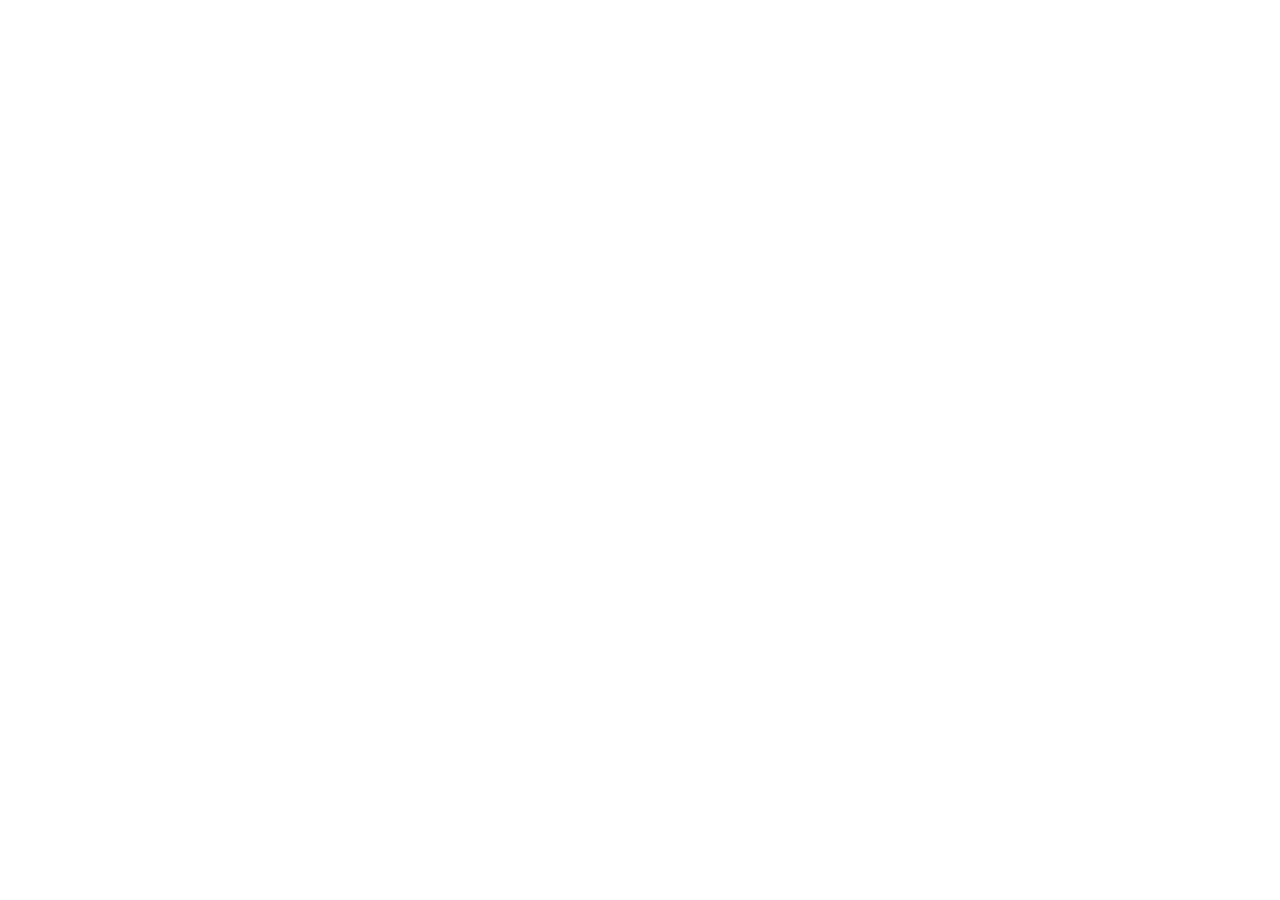
==== index.html @ 81b35b51 "Initialisation du projet" ====
<!doctype html>
<html lang="en">
  <head>
    <meta charset="UTF-8" />
    <link rel="icon" type="image/svg+xml" href="/favicon.svg" />
    <meta name="viewport" content="width=device-width, initial-scale=1.0" />
    <title>adataviz</title>
  </head>
  <body>
    <div id="app"></div>
    <script type="module" src="/src/main.js"></script>
  </body>
</html>
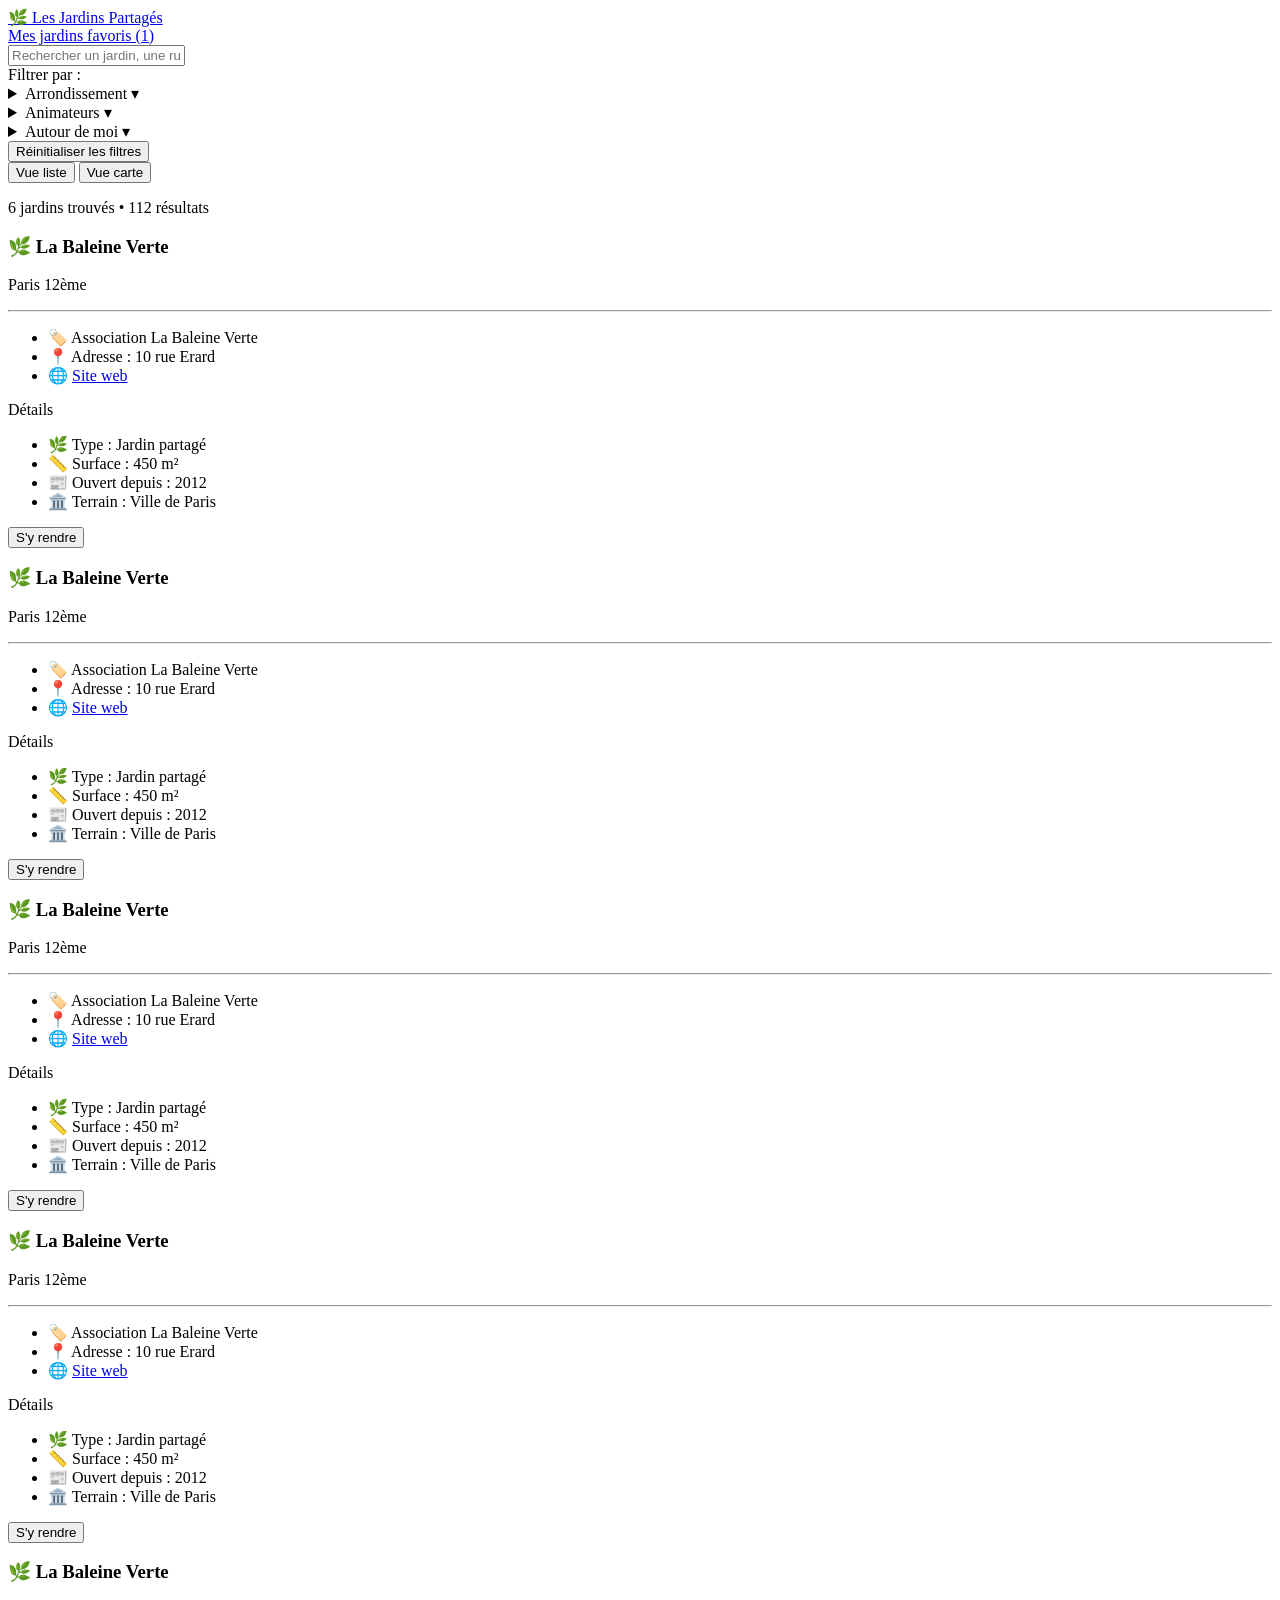
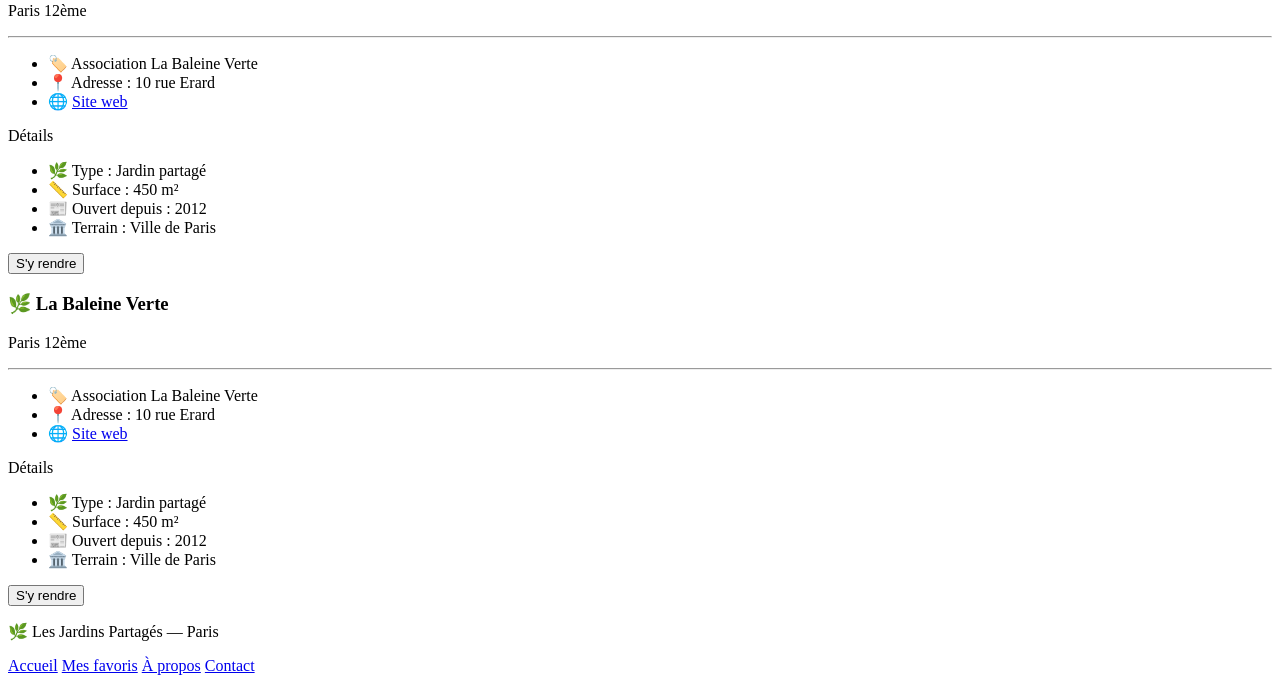
==== commit 16ed9716: "Ajout des pages HTML + fchier CSS" ====
--- a/index.html
+++ b/index.html
@@ -1,13 +1,267 @@
-<!doctype html>
-<html lang="en">
-  <head>
-    <meta charset="UTF-8" />
-    <link rel="icon" type="image/svg+xml" href="/favicon.svg" />
-    <meta name="viewport" content="width=device-width, initial-scale=1.0" />
-    <title>adataviz</title>
-  </head>
-  <body>
-    <div id="app"></div>
-    <script type="module" src="/src/main.js"></script>
-  </body>
+<!DOCTYPE html>
+<html lang="fr">
+<head>
+<meta charset="UTF-8">
+<meta name="viewport" content="width=device-width, initial-scale=1.0">
+<title>Les Jardins Partagés</title>
+<script type="module" src="/src/main.js"></script>
+</head>
+<body>
+
+<header>
+  <div class="brand">
+    <a href="index.html">
+    <span class="leaf-icon">🌿</span>
+    <span>Les Jardins Partagés</span>
+    </a>
+  </div>
+
+  <div class="favorites">
+    <span><i class="fa fa-heart"></i></span>
+    <span><a href="favoris.html">Mes jardins favoris (1)</a></span>
+  </div>
+</header>
+
+<main>
+  <div class="search-bar">
+    <span class="search-icon"><i class="fa fa-search"></i></span>
+    <input type="text" placeholder="Rechercher un jardin, une rue...">
+  </div>
+
+<form class="filters">
+  <span class="filters-label">Filtrer par :</span>
+
+  <details class="filter-select">
+    <summary>Arrondissement <span class="badge-count"></span><span class="chevron">▾</span></summary>
+    <fieldset class="filter-options">
+      <label><input type="checkbox" name="arrondissement" value="1er"> 1er arr</label>
+      <label><input type="checkbox" name="arrondissement" value="2eme"> 2ème arr</label>
+      <label><input type="checkbox" name="arrondissement" value="3eme"> 3ème arr</label>
+      <label><input type="checkbox" name="arrondissement" value="4eme"> 4ème arr</label>
+      <label><input type="checkbox" name="arrondissement" value="5eme"> 5ème arr</label>
+      <label><input type="checkbox" name="arrondissement" value="6eme"> 6ème arr</label>
+      <label><input type="checkbox" name="arrondissement" value="7eme"> 7ème arr</label>
+      <label><input type="checkbox" name="arrondissement" value="8eme"> 8ème arr</label>
+      <label><input type="checkbox" name="arrondissement" value="9eme"> 9ème arr</label>
+      <label><input type="checkbox" name="arrondissement" value="10eme"> 10ème arr</label>
+      <label><input type="checkbox" name="arrondissement" value="11eme"> 11ème arr</label>
+      <label><input type="checkbox" name="arrondissement" value="12eme"> 12ème arr</label>
+      <label><input type="checkbox" name="arrondissement" value="13eme"> 13ème arr</label>
+      <label><input type="checkbox" name="arrondissement" value="14eme"> 14ème arr</label>
+      <label><input type="checkbox" name="arrondissement" value="15eme"> 15ème arr</label>
+      <label><input type="checkbox" name="arrondissement" value="16eme"> 16ème arr</label>
+      <label><input type="checkbox" name="arrondissement" value="17eme"> 17ème arr</label>
+      <label><input type="checkbox" name="arrondissement" value="18eme"> 18ème arr</label>
+      <label><input type="checkbox" name="arrondissement" value="19eme"> 19ème arr</label>
+      <label><input type="checkbox" name="arrondissement" value="20eme"> 20ème arr</label>
+    </fieldset>
+  </details>
+
+  <details class="filter-select">
+    <summary>Animateurs <span class="badge-count"></span><span class="chevron">▾</span></summary>
+    <fieldset class="filter-options">
+      <label><input type="checkbox" name="animateurs" value="baleine-verte"> Association La Baleine Verte</label>
+      <label><input type="checkbox" name="animateurs" value="fleurs-de-ville"> Association Fleurs de Ville</label>
+      <label><input type="checkbox" name="animateurs" value="jardins-solidaires"> Collectif Jardins Solidaires</label>
+      <label><input type="checkbox" name="animateurs" value="ville-de-paris"> Ville de Paris</label>
+      <label><input type="checkbox" name="animateurs" value="benevoles"> Bénévoles indépendants</label>
+    </fieldset>
+  </details>
+
+  <details class="filter-select">
+    <summary>Autour de moi <span class="badge-count"></span><span class="chevron">▾</span></summary>
+    <fieldset class="filter-options">
+      <label><input type="checkbox" name="distance" value="500m"> Moins de 500 m</label>
+      <label><input type="checkbox" name="distance" value="1km"> Moins de 1 km</label>
+      <label><input type="checkbox" name="distance" value="2km"> Moins de 2 km</label>
+      <label><input type="checkbox" name="distance" value="5km"> Moins de 5 km</label>
+      <label><input type="checkbox" name="distance" value="10km"> Moins de 10 km</label>
+    </fieldset>
+  </details>
+
+  <button type="reset" class="reset-filters">Réinitialiser les filtres</button>
+</form>
+
+<div class="list-header">
+  <div class="view-toggle">
+    <button class="active"><i class="fa fa-list"></i>Vue liste</button>
+    <button class="inactive"><i class="fa fa-map"></i>Vue carte</button>
+  </div>
+
+  <p class="results-count">6 jardins trouvés • 112 résultats</p>
+</div>
+
+  <div class="grid">
+
+    <!-- Card 1 -->
+    <article class="card">
+      <div class="card-header">
+        <h3 class="card-title">🌿 La Baleine Verte</h3>
+        <input type="checkbox" id="fav-1" class="favorite-checkbox" hidden>
+        <label for="fav-1" class="heart-btn"></label>
+      </div>
+      <p class="card-location">Paris 12ème</p>
+      <hr class="divider">
+      <ul class="card-info">
+        <li>🏷️ Association La Baleine Verte</li>
+        <li>📍 Adresse : 10 rue Erard</li>
+        <li>🌐 <a href="#">Site web</a></li>
+      </ul>
+      <div class="details-toggle">Détails<i class="fa fa-chevron-down"></i></div>
+      <div class="card-expanded">
+        <ul class="card-details">
+          <li>🌿 Type : Jardin partagé</li>
+          <li>📏 Surface : 450 m²</li>
+          <li>📰 Ouvert depuis : 2012</li>
+          <li>🏛️ Terrain : Ville de Paris</li>
+        </ul>
+        <button class="cta-button">S'y rendre</button>
+      </div>
+    </article>
+
+    <!-- Card 2 -->
+    <article class="card">
+      <div class="card-header">
+        <h3 class="card-title">🌿 La Baleine Verte</h3>
+        <input type="checkbox" id="fav-1" class="favorite-checkbox" hidden>
+        <label for="fav-1" class="heart-btn"></label>
+        </button>
+      </div>
+      <p class="card-location">Paris 12ème</p>
+      <hr class="divider">
+      <ul class="card-info">
+        <li>🏷️ Association La Baleine Verte</li>
+        <li>📍 Adresse : 10 rue Erard</li>
+        <li>🌐 <a href="#">Site web</a></li>
+      </ul>
+      <div class="details-toggle">Détails<i class="fa fa-chevron-down"></i></div>
+      <div class="card-expanded">
+        <ul class="card-details">
+          <li>🌿 Type : Jardin partagé</li>
+          <li>📏 Surface : 450 m²</li>
+          <li>📰 Ouvert depuis : 2012</li>
+          <li>🏛️ Terrain : Ville de Paris</li>
+        </ul>
+        <button class="cta-button">S'y rendre</button>
+      </div>
+    </article>
+
+    <!-- Card 3 -->
+    <article class="card">
+      <div class="card-header">
+        <h3 class="card-title">🌿 La Baleine Verte</h3>
+        <input type="checkbox" id="fav-1" class="favorite-checkbox" hidden>
+        <label for="fav-1" class="heart-btn"></label>
+      </div>
+      <p class="card-location">Paris 12ème</p>
+      <hr class="divider">
+      <ul class="card-info">
+        <li>🏷️ Association La Baleine Verte</li>
+        <li>📍 Adresse : 10 rue Erard</li>
+        <li>🌐 <a href="#">Site web</a></li>
+      </ul>
+      <div class="details-toggle">Détails<i class="fa fa-chevron-down"></i></div>
+      <div class="card-expanded">
+        <ul class="card-details">
+          <li>🌿 Type : Jardin partagé</li>
+          <li>📏 Surface : 450 m²</li>
+          <li>📰 Ouvert depuis : 2012</li>
+          <li>🏛️ Terrain : Ville de Paris</li>
+        </ul>
+        <button class="cta-button">S'y rendre</button>
+      </div>
+    </article>
+
+    <!-- Card 4 -->
+    <article class="card">
+      <div class="card-header">
+        <h3 class="card-title">🌿 La Baleine Verte</h3>
+        <input type="checkbox" id="fav-1" class="favorite-checkbox" hidden>
+        <label for="fav-1" class="heart-btn"></label>
+      </div>
+      <p class="card-location">Paris 12ème</p>
+      <hr class="divider">
+      <ul class="card-info">
+        <li>🏷️ Association La Baleine Verte</li>
+        <li>📍 Adresse : 10 rue Erard</li>
+        <li>🌐 <a href="#">Site web</a></li>
+      </ul>
+      <div class="details-toggle">Détails<i class="fa fa-chevron-down"></i></div>
+      <div class="card-expanded">
+        <ul class="card-details">
+          <li>🌿 Type : Jardin partagé</li>
+          <li>📏 Surface : 450 m²</li>
+          <li>📰 Ouvert depuis : 2012</li>
+          <li>🏛️ Terrain : Ville de Paris</li>
+        </ul>
+        <button class="cta-button">S'y rendre</button>
+      </div>
+    </article>
+
+    <!-- Card 5 -->
+    <article class="card">
+      <div class="card-header">
+        <h3 class="card-title">🌿 La Baleine Verte</h3>
+        <input type="checkbox" id="fav-1" class="favorite-checkbox" hidden>
+        <label for="fav-1" class="heart-btn"></label>
+      </div>
+      <p class="card-location">Paris 12ème</p>
+      <hr class="divider">
+      <ul class="card-info">
+        <li>🏷️ Association La Baleine Verte</li>
+        <li>📍 Adresse : 10 rue Erard</li>
+        <li>🌐 <a href="#">Site web</a></li>
+      </ul>
+      <div class="details-toggle">Détails<i class="fa fa-chevron-down"></i></div>
+      <div class="card-expanded">
+        <ul class="card-details">
+          <li>🌿 Type : Jardin partagé</li>
+          <li>📏 Surface : 450 m²</li>
+          <li>📰 Ouvert depuis : 2012</li>
+          <li>🏛️ Terrain : Ville de Paris</li>
+        </ul>
+        <button class="cta-button">S'y rendre</button>
+      </div>
+    </article>
+
+    <!-- Card 6 -->
+    <article class="card">
+      <div class="card-header">
+        <h3 class="card-title">🌿 La Baleine Verte</h3>
+        <input type="checkbox" id="fav-1" class="favorite-checkbox" hidden>
+        <label for="fav-1" class="heart-btn"></label>
+      </div>
+      <p class="card-location">Paris 12ème</p>
+      <hr class="divider">
+      <ul class="card-info">
+        <li>🏷️ Association La Baleine Verte</li>
+        <li>📍 Adresse : 10 rue Erard</li>
+        <li>🌐 <a href="#">Site web</a></li>
+      </ul>
+      <div class="details-toggle">Détails<i class="fa fa-chevron-down"></i></div>
+      <div class="card-expanded">
+        <ul class="card-details">
+          <li>🌿 Type : Jardin partagé</li>
+          <li>📏 Surface : 450 m²</li>
+          <li>📰 Ouvert depuis : 2012</li>
+          <li>🏛️ Terrain : Ville de Paris</li>
+        </ul>
+        <button class="cta-button">S'y rendre</button>
+      </div>
+    </article>
+
+  </div>
+</main>
+
+<footer class="site-footer">
+  <p>🌿 Les Jardins Partagés — Paris</p>
+  <nav class="footer-links">
+    <a href="index.html">Accueil</a>
+    <a href="favoris.html">Mes favoris</a>
+    <a href="#">À propos</a>
+    <a href="#">Contact</a>
+  </nav>
+</footer>
+
+</body>
 </html>
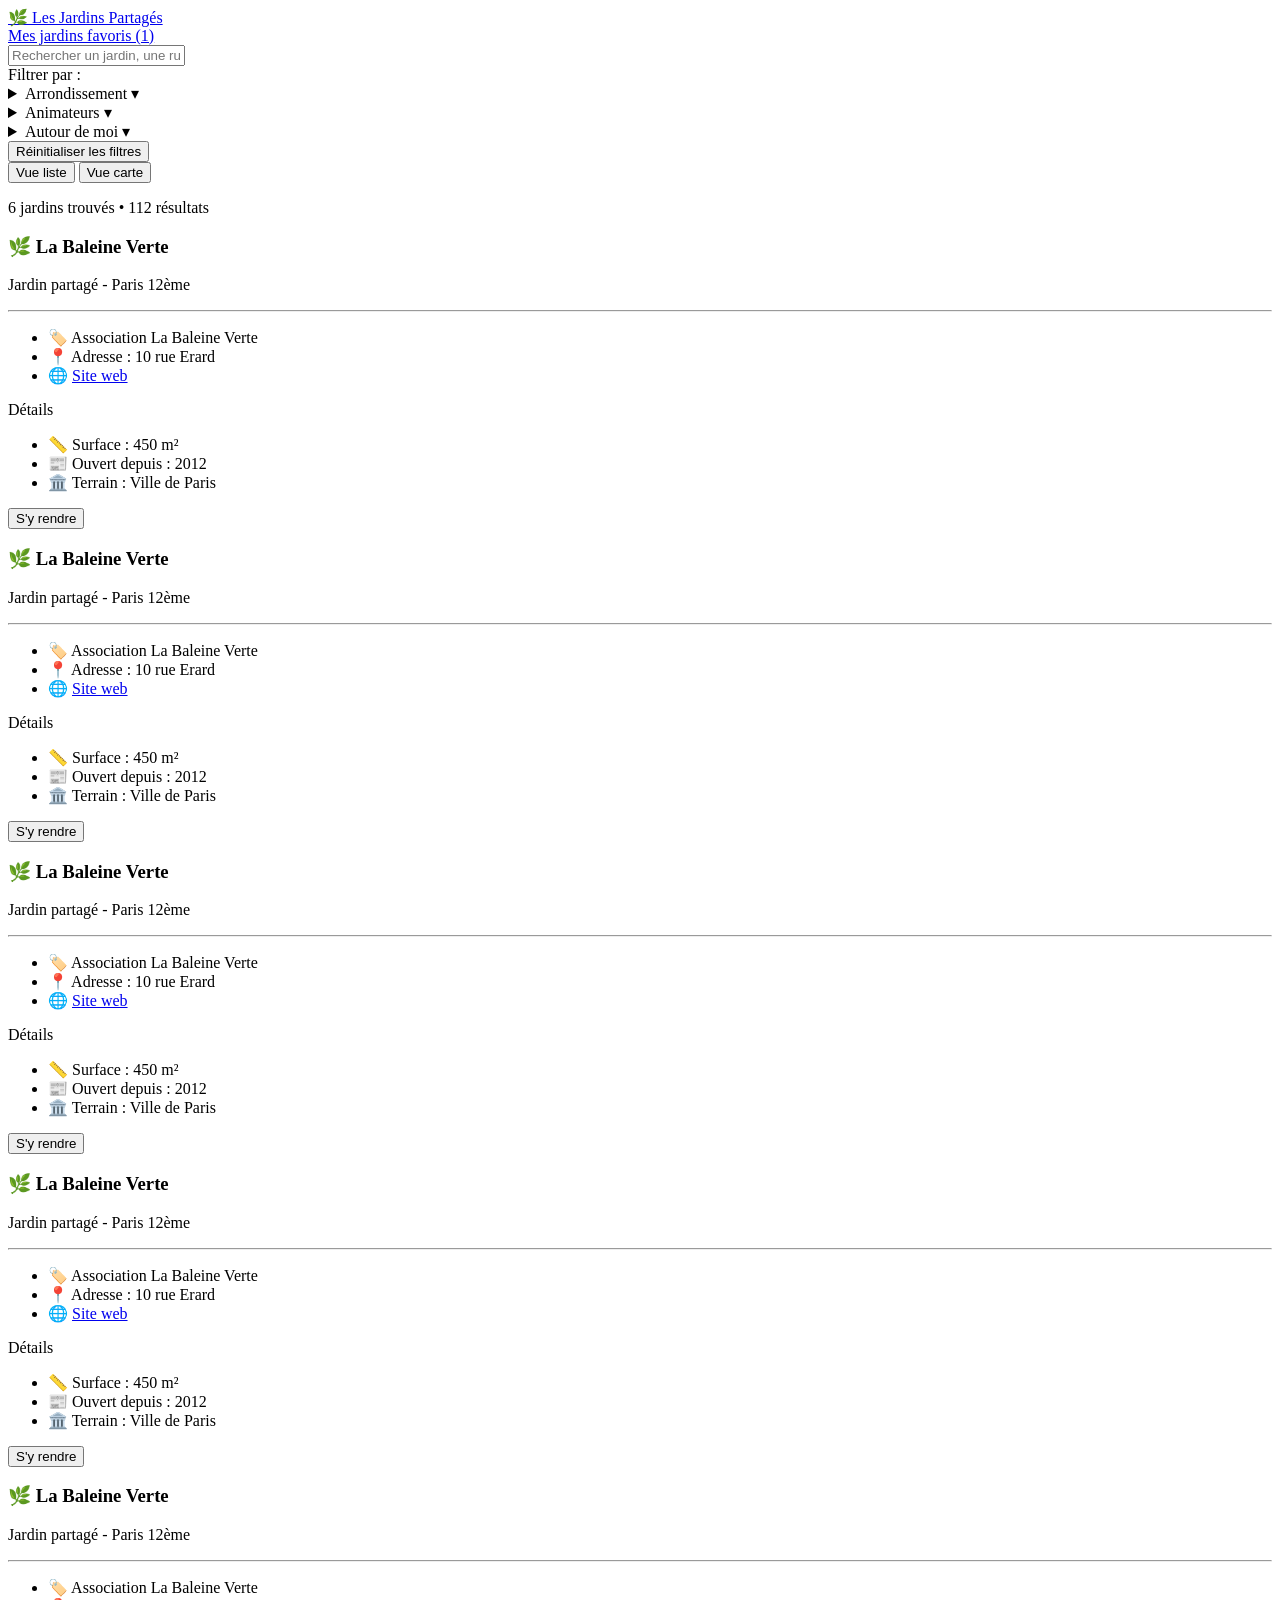
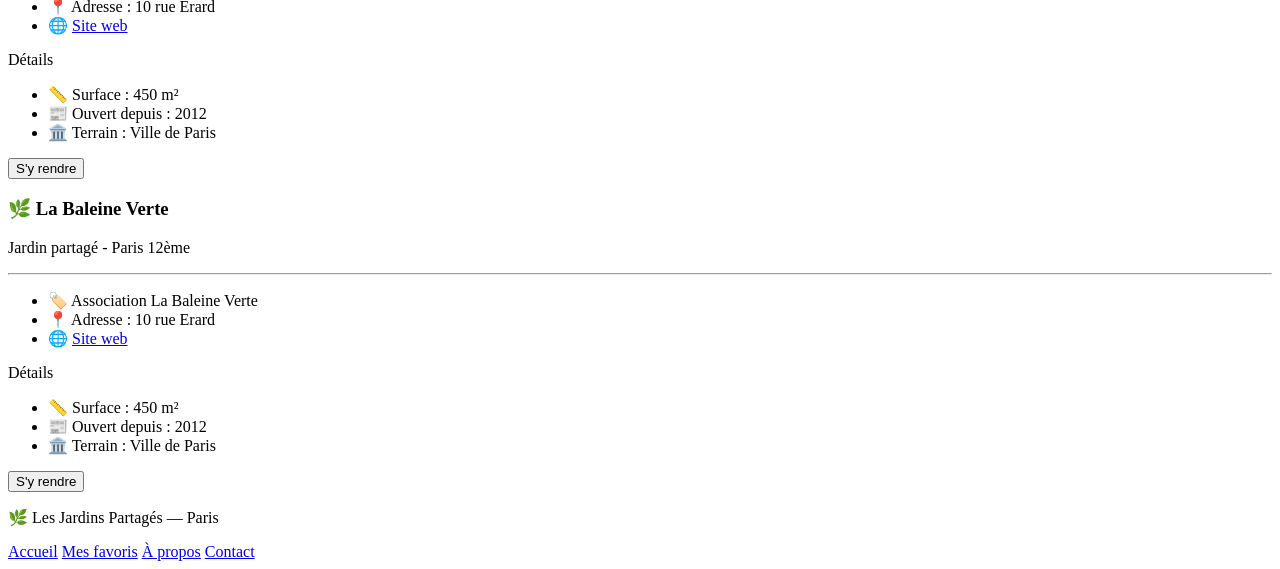
==== commit 1fbb29f3: "Mise à jour des fichiers HMTL et CSS" ====
--- a/index.html
+++ b/index.html
@@ -100,17 +100,16 @@
         <input type="checkbox" id="fav-1" class="favorite-checkbox" hidden>
         <label for="fav-1" class="heart-btn"></label>
       </div>
-      <p class="card-location">Paris 12ème</p>
-      <hr class="divider">
-      <ul class="card-info">
-        <li>🏷️ Association La Baleine Verte</li>
-        <li>📍 Adresse : 10 rue Erard</li>
-        <li>🌐 <a href="#">Site web</a></li>
-      </ul>
-      <div class="details-toggle">Détails<i class="fa fa-chevron-down"></i></div>
-      <div class="card-expanded">
-        <ul class="card-details">
-          <li>🌿 Type : Jardin partagé</li>
+      <p class="card-type">Jardin partagé - Paris 12ème</p>
+      <hr class="divider">
+      <ul class="card-info">
+        <li>🏷️ Association La Baleine Verte</li>
+        <li>📍 Adresse : 10 rue Erard</li>
+        <li>🌐 <a href="#">Site web</a></li>
+      </ul>
+      <div class="details-toggle">Détails<i class="fa fa-chevron-down"></i></div>
+      <div class="card-expanded">
+        <ul class="card-details">
           <li>📏 Surface : 450 m²</li>
           <li>📰 Ouvert depuis : 2012</li>
           <li>🏛️ Terrain : Ville de Paris</li>
@@ -127,17 +126,16 @@
         <label for="fav-1" class="heart-btn"></label>
         </button>
       </div>
-      <p class="card-location">Paris 12ème</p>
-      <hr class="divider">
-      <ul class="card-info">
-        <li>🏷️ Association La Baleine Verte</li>
-        <li>📍 Adresse : 10 rue Erard</li>
-        <li>🌐 <a href="#">Site web</a></li>
-      </ul>
-      <div class="details-toggle">Détails<i class="fa fa-chevron-down"></i></div>
-      <div class="card-expanded">
-        <ul class="card-details">
-          <li>🌿 Type : Jardin partagé</li>
+      <p class="card-type">Jardin partagé - Paris 12ème</p>
+      <hr class="divider">
+      <ul class="card-info">
+        <li>🏷️ Association La Baleine Verte</li>
+        <li>📍 Adresse : 10 rue Erard</li>
+        <li>🌐 <a href="#">Site web</a></li>
+      </ul>
+      <div class="details-toggle">Détails<i class="fa fa-chevron-down"></i></div>
+      <div class="card-expanded">
+        <ul class="card-details">
           <li>📏 Surface : 450 m²</li>
           <li>📰 Ouvert depuis : 2012</li>
           <li>🏛️ Terrain : Ville de Paris</li>
@@ -153,17 +151,16 @@
         <input type="checkbox" id="fav-1" class="favorite-checkbox" hidden>
         <label for="fav-1" class="heart-btn"></label>
       </div>
-      <p class="card-location">Paris 12ème</p>
-      <hr class="divider">
-      <ul class="card-info">
-        <li>🏷️ Association La Baleine Verte</li>
-        <li>📍 Adresse : 10 rue Erard</li>
-        <li>🌐 <a href="#">Site web</a></li>
-      </ul>
-      <div class="details-toggle">Détails<i class="fa fa-chevron-down"></i></div>
-      <div class="card-expanded">
-        <ul class="card-details">
-          <li>🌿 Type : Jardin partagé</li>
+      <p class="card-type">Jardin partagé - Paris 12ème</p>
+      <hr class="divider">
+      <ul class="card-info">
+        <li>🏷️ Association La Baleine Verte</li>
+        <li>📍 Adresse : 10 rue Erard</li>
+        <li>🌐 <a href="#">Site web</a></li>
+      </ul>
+      <div class="details-toggle">Détails<i class="fa fa-chevron-down"></i></div>
+      <div class="card-expanded">
+        <ul class="card-details">
           <li>📏 Surface : 450 m²</li>
           <li>📰 Ouvert depuis : 2012</li>
           <li>🏛️ Terrain : Ville de Paris</li>
@@ -179,17 +176,16 @@
         <input type="checkbox" id="fav-1" class="favorite-checkbox" hidden>
         <label for="fav-1" class="heart-btn"></label>
       </div>
-      <p class="card-location">Paris 12ème</p>
-      <hr class="divider">
-      <ul class="card-info">
-        <li>🏷️ Association La Baleine Verte</li>
-        <li>📍 Adresse : 10 rue Erard</li>
-        <li>🌐 <a href="#">Site web</a></li>
-      </ul>
-      <div class="details-toggle">Détails<i class="fa fa-chevron-down"></i></div>
-      <div class="card-expanded">
-        <ul class="card-details">
-          <li>🌿 Type : Jardin partagé</li>
+      <p class="card-type">Jardin partagé - Paris 12ème</p>
+      <hr class="divider">
+      <ul class="card-info">
+        <li>🏷️ Association La Baleine Verte</li>
+        <li>📍 Adresse : 10 rue Erard</li>
+        <li>🌐 <a href="#">Site web</a></li>
+      </ul>
+      <div class="details-toggle">Détails<i class="fa fa-chevron-down"></i></div>
+      <div class="card-expanded">
+        <ul class="card-details">
           <li>📏 Surface : 450 m²</li>
           <li>📰 Ouvert depuis : 2012</li>
           <li>🏛️ Terrain : Ville de Paris</li>
@@ -205,17 +201,16 @@
         <input type="checkbox" id="fav-1" class="favorite-checkbox" hidden>
         <label for="fav-1" class="heart-btn"></label>
       </div>
-      <p class="card-location">Paris 12ème</p>
-      <hr class="divider">
-      <ul class="card-info">
-        <li>🏷️ Association La Baleine Verte</li>
-        <li>📍 Adresse : 10 rue Erard</li>
-        <li>🌐 <a href="#">Site web</a></li>
-      </ul>
-      <div class="details-toggle">Détails<i class="fa fa-chevron-down"></i></div>
-      <div class="card-expanded">
-        <ul class="card-details">
-          <li>🌿 Type : Jardin partagé</li>
+      <p class="card-type">Jardin partagé - Paris 12ème</p>
+      <hr class="divider">
+      <ul class="card-info">
+        <li>🏷️ Association La Baleine Verte</li>
+        <li>📍 Adresse : 10 rue Erard</li>
+        <li>🌐 <a href="#">Site web</a></li>
+      </ul>
+      <div class="details-toggle">Détails<i class="fa fa-chevron-down"></i></div>
+      <div class="card-expanded">
+        <ul class="card-details">
           <li>📏 Surface : 450 m²</li>
           <li>📰 Ouvert depuis : 2012</li>
           <li>🏛️ Terrain : Ville de Paris</li>
@@ -231,17 +226,16 @@
         <input type="checkbox" id="fav-1" class="favorite-checkbox" hidden>
         <label for="fav-1" class="heart-btn"></label>
       </div>
-      <p class="card-location">Paris 12ème</p>
-      <hr class="divider">
-      <ul class="card-info">
-        <li>🏷️ Association La Baleine Verte</li>
-        <li>📍 Adresse : 10 rue Erard</li>
-        <li>🌐 <a href="#">Site web</a></li>
-      </ul>
-      <div class="details-toggle">Détails<i class="fa fa-chevron-down"></i></div>
-      <div class="card-expanded">
-        <ul class="card-details">
-          <li>🌿 Type : Jardin partagé</li>
+      <p class="card-type">Jardin partagé - Paris 12ème</p>
+      <hr class="divider">
+      <ul class="card-info">
+        <li>🏷️ Association La Baleine Verte</li>
+        <li>📍 Adresse : 10 rue Erard</li>
+        <li>🌐 <a href="#">Site web</a></li>
+      </ul>
+      <div class="details-toggle">Détails<i class="fa fa-chevron-down"></i></div>
+      <div class="card-expanded">
+        <ul class="card-details">
           <li>📏 Surface : 450 m²</li>
           <li>📰 Ouvert depuis : 2012</li>
           <li>🏛️ Terrain : Ville de Paris</li>
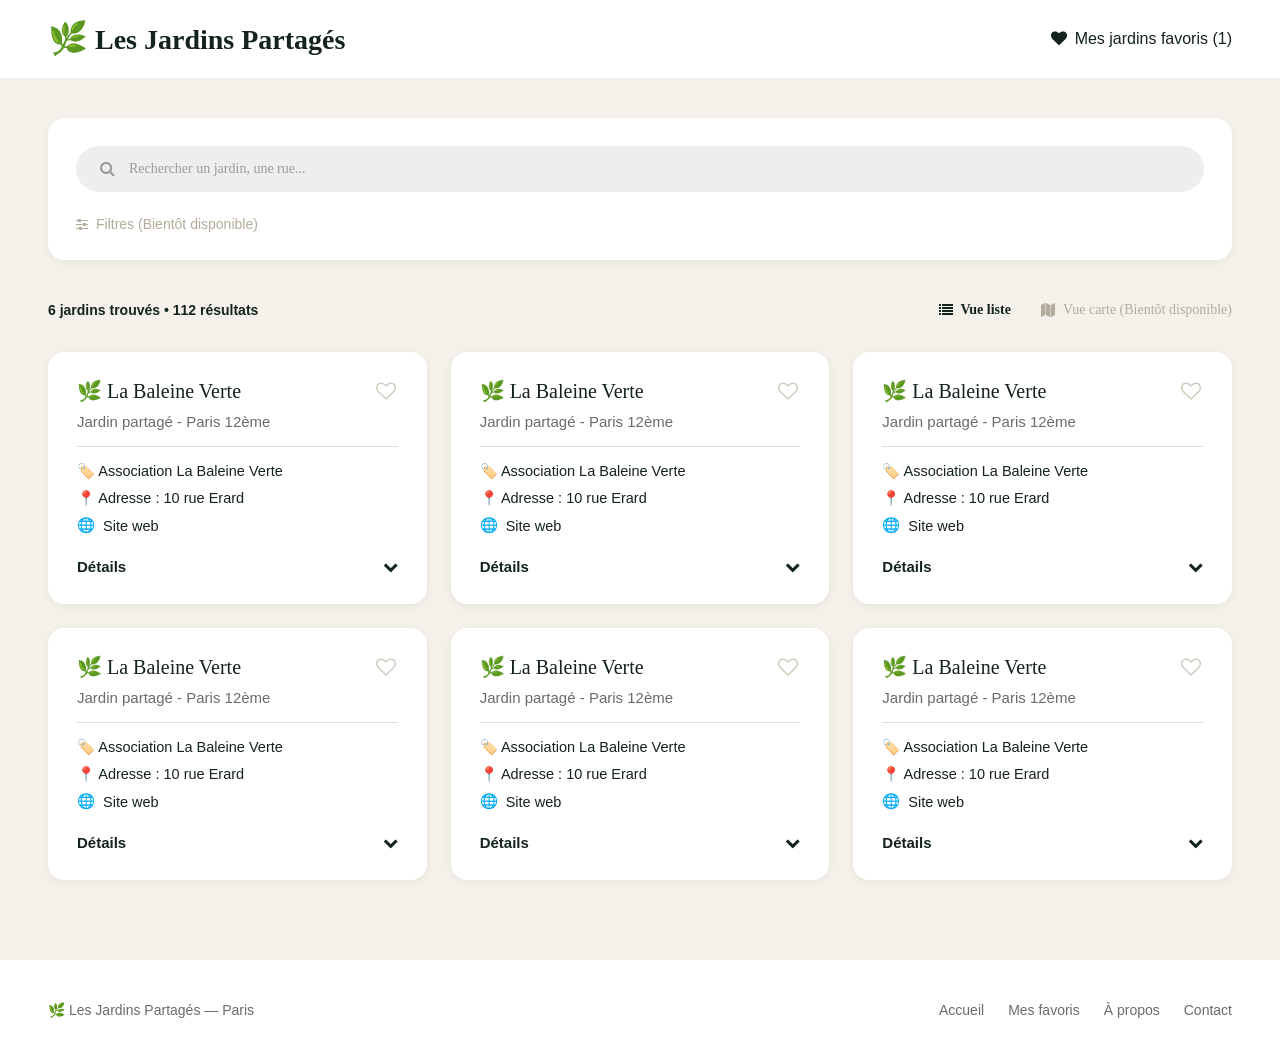
==== commit edf72897: "Modification index.html et style.css" ====
--- a/index.html
+++ b/index.html
@@ -4,7 +4,8 @@
 <meta charset="UTF-8">
 <meta name="viewport" content="width=device-width, initial-scale=1.0">
 <title>Les Jardins Partagés</title>
-<script type="module" src="/src/main.js"></script>
+<link rel="stylesheet" href="src/style.css">
+<!-- <script type="module" src="/src/main.js"></script> -->
 </head>
 <body>
 
@@ -18,77 +19,80 @@
 
   <div class="favorites">
     <span><i class="fa fa-heart"></i></span>
-    <span><a href="favoris.html">Mes jardins favoris (1)</a></span>
+    <span><a href="#">Mes jardins favoris (1)</a></span>
   </div>
 </header>
 
 <main>
+
+<div class="search-filters-panel">
   <div class="search-bar">
     <span class="search-icon"><i class="fa fa-search"></i></span>
     <input type="text" placeholder="Rechercher un jardin, une rue...">
   </div>
 
-<form class="filters">
-  <span class="filters-label">Filtrer par :</span>
-
-  <details class="filter-select">
-    <summary>Arrondissement <span class="badge-count"></span><span class="chevron">▾</span></summary>
-    <fieldset class="filter-options">
-      <label><input type="checkbox" name="arrondissement" value="1er"> 1er arr</label>
-      <label><input type="checkbox" name="arrondissement" value="2eme"> 2ème arr</label>
-      <label><input type="checkbox" name="arrondissement" value="3eme"> 3ème arr</label>
-      <label><input type="checkbox" name="arrondissement" value="4eme"> 4ème arr</label>
-      <label><input type="checkbox" name="arrondissement" value="5eme"> 5ème arr</label>
-      <label><input type="checkbox" name="arrondissement" value="6eme"> 6ème arr</label>
-      <label><input type="checkbox" name="arrondissement" value="7eme"> 7ème arr</label>
-      <label><input type="checkbox" name="arrondissement" value="8eme"> 8ème arr</label>
-      <label><input type="checkbox" name="arrondissement" value="9eme"> 9ème arr</label>
-      <label><input type="checkbox" name="arrondissement" value="10eme"> 10ème arr</label>
-      <label><input type="checkbox" name="arrondissement" value="11eme"> 11ème arr</label>
-      <label><input type="checkbox" name="arrondissement" value="12eme"> 12ème arr</label>
-      <label><input type="checkbox" name="arrondissement" value="13eme"> 13ème arr</label>
-      <label><input type="checkbox" name="arrondissement" value="14eme"> 14ème arr</label>
-      <label><input type="checkbox" name="arrondissement" value="15eme"> 15ème arr</label>
-      <label><input type="checkbox" name="arrondissement" value="16eme"> 16ème arr</label>
-      <label><input type="checkbox" name="arrondissement" value="17eme"> 17ème arr</label>
-      <label><input type="checkbox" name="arrondissement" value="18eme"> 18ème arr</label>
-      <label><input type="checkbox" name="arrondissement" value="19eme"> 19ème arr</label>
-      <label><input type="checkbox" name="arrondissement" value="20eme"> 20ème arr</label>
-    </fieldset>
-  </details>
-
-  <details class="filter-select">
-    <summary>Animateurs <span class="badge-count"></span><span class="chevron">▾</span></summary>
-    <fieldset class="filter-options">
-      <label><input type="checkbox" name="animateurs" value="baleine-verte"> Association La Baleine Verte</label>
-      <label><input type="checkbox" name="animateurs" value="fleurs-de-ville"> Association Fleurs de Ville</label>
-      <label><input type="checkbox" name="animateurs" value="jardins-solidaires"> Collectif Jardins Solidaires</label>
-      <label><input type="checkbox" name="animateurs" value="ville-de-paris"> Ville de Paris</label>
-      <label><input type="checkbox" name="animateurs" value="benevoles"> Bénévoles indépendants</label>
-    </fieldset>
-  </details>
-
-  <details class="filter-select">
-    <summary>Autour de moi <span class="badge-count"></span><span class="chevron">▾</span></summary>
-    <fieldset class="filter-options">
-      <label><input type="checkbox" name="distance" value="500m"> Moins de 500 m</label>
-      <label><input type="checkbox" name="distance" value="1km"> Moins de 1 km</label>
-      <label><input type="checkbox" name="distance" value="2km"> Moins de 2 km</label>
-      <label><input type="checkbox" name="distance" value="5km"> Moins de 5 km</label>
-      <label><input type="checkbox" name="distance" value="10km"> Moins de 10 km</label>
-    </fieldset>
-  </details>
-
-  <button type="reset" class="reset-filters">Réinitialiser les filtres</button>
-</form>
+  <!-- Système de filtres -->
+  <form class="filters">
+    <span class="filters-label"><i class="fa fa-sliders"></i> Filtres (Bientôt disponible)</span>
+
+    <details class="filter-select">
+      <summary>Arrondissement <span class="badge-count"></span><span class="chevron">▾</span></summary>
+      <fieldset class="filter-options">
+        <label><input type="checkbox" name="arrondissement" value="1er"> 1er arr</label>
+        <label><input type="checkbox" name="arrondissement" value="2eme"> 2ème arr</label>
+        <label><input type="checkbox" name="arrondissement" value="3eme"> 3ème arr</label>
+        <label><input type="checkbox" name="arrondissement" value="4eme"> 4ème arr</label>
+        <label><input type="checkbox" name="arrondissement" value="5eme"> 5ème arr</label>
+        <label><input type="checkbox" name="arrondissement" value="6eme"> 6ème arr</label>
+        <label><input type="checkbox" name="arrondissement" value="7eme"> 7ème arr</label>
+        <label><input type="checkbox" name="arrondissement" value="8eme"> 8ème arr</label>
+        <label><input type="checkbox" name="arrondissement" value="9eme"> 9ème arr</label>
+        <label><input type="checkbox" name="arrondissement" value="10eme"> 10ème arr</label>
+        <label><input type="checkbox" name="arrondissement" value="11eme"> 11ème arr</label>
+        <label><input type="checkbox" name="arrondissement" value="12eme"> 12ème arr</label>
+        <label><input type="checkbox" name="arrondissement" value="13eme"> 13ème arr</label>
+        <label><input type="checkbox" name="arrondissement" value="14eme"> 14ème arr</label>
+        <label><input type="checkbox" name="arrondissement" value="15eme"> 15ème arr</label>
+        <label><input type="checkbox" name="arrondissement" value="16eme"> 16ème arr</label>
+        <label><input type="checkbox" name="arrondissement" value="17eme"> 17ème arr</label>
+        <label><input type="checkbox" name="arrondissement" value="18eme"> 18ème arr</label>
+        <label><input type="checkbox" name="arrondissement" value="19eme"> 19ème arr</label>
+        <label><input type="checkbox" name="arrondissement" value="20eme"> 20ème arr</label>
+      </fieldset>
+    </details>
+
+    <details class="filter-select">
+      <summary>Animateurs <span class="badge-count"></span><span class="chevron">▾</span></summary>
+      <fieldset class="filter-options">
+        <label><input type="checkbox" name="animateurs" value="baleine-verte"> Association La Baleine Verte</label>
+        <label><input type="checkbox" name="animateurs" value="fleurs-de-ville"> Association Fleurs de Ville</label>
+        <label><input type="checkbox" name="animateurs" value="jardins-solidaires"> Collectif Jardins Solidaires</label>
+        <label><input type="checkbox" name="animateurs" value="ville-de-paris"> Ville de Paris</label>
+        <label><input type="checkbox" name="animateurs" value="benevoles"> Bénévoles indépendants</label>
+      </fieldset>
+    </details>
+
+    <details class="filter-select">
+      <summary>Autour de moi <span class="badge-count"></span><span class="chevron">▾</span></summary>
+      <fieldset class="filter-options">
+        <label><input type="checkbox" name="distance" value="500m"> Moins de 500 m</label>
+        <label><input type="checkbox" name="distance" value="1km"> Moins de 1 km</label>
+        <label><input type="checkbox" name="distance" value="2km"> Moins de 2 km</label>
+        <label><input type="checkbox" name="distance" value="5km"> Moins de 5 km</label>
+        <label><input type="checkbox" name="distance" value="10km"> Moins de 10 km</label>
+      </fieldset>
+    </details>
+
+    <button type="reset" class="reset-filters">Réinitialiser les filtres</button>
+  </form>
+</div>
 
 <div class="list-header">
+  <p class="results-count">6 jardins trouvés • 112 résultats</p>
   <div class="view-toggle">
     <button class="active"><i class="fa fa-list"></i>Vue liste</button>
-    <button class="inactive"><i class="fa fa-map"></i>Vue carte</button>
-  </div>
-
-  <p class="results-count">6 jardins trouvés • 112 résultats</p>
+    <button class="inactive"><i class="fa fa-map"></i>Vue carte (Bientôt disponible)</button>
+  </div>
 </div>
 
   <div class="grid">
@@ -97,24 +101,25 @@
     <article class="card">
       <div class="card-header">
         <h3 class="card-title">🌿 La Baleine Verte</h3>
-        <input type="checkbox" id="fav-1" class="favorite-checkbox" hidden>
-        <label for="fav-1" class="heart-btn"></label>
-      </div>
-      <p class="card-type">Jardin partagé - Paris 12ème</p>
-      <hr class="divider">
-      <ul class="card-info">
-        <li>🏷️ Association La Baleine Verte</li>
-        <li>📍 Adresse : 10 rue Erard</li>
-        <li>🌐 <a href="#">Site web</a></li>
-      </ul>
-      <div class="details-toggle">Détails<i class="fa fa-chevron-down"></i></div>
-      <div class="card-expanded">
-        <ul class="card-details">
-          <li>📏 Surface : 450 m²</li>
-          <li>📰 Ouvert depuis : 2012</li>
-          <li>🏛️ Terrain : Ville de Paris</li>
-        </ul>
-        <button class="cta-button">S'y rendre</button>
+        <button class="heart-btn" aria-label="Ajouter aux favoris"></button>
+      </div>
+      <p class="card-type">Jardin partagé - Paris 12ème</p>
+      <hr class="divider">
+      <ul class="card-info">
+        <li>🏷️ Association La Baleine Verte</li>
+        <li>📍 Adresse : 10 rue Erard</li>
+        <li>🌐 <a href="#">Site web</a></li>
+      </ul>
+      <div class="details-toggle">Détails<i class="fa fa-chevron-down"></i></div>
+      <div class="card-expanded">
+        <ul class="card-details">
+          <li>📏 Surface : 450 m²</li>
+          <li>📰 Ouvert depuis : 2012</li>
+          <li>🏛️ Terrain : Ville de Paris</li>
+        </ul>
+        <a href="https://www.google.com/maps/search/?api=1&query=10+rue+Erard+Paris" target="_blank" rel="noopener" class="cta-button">
+          <i class="fa fa-location-arrow"></i> S'y rendre
+        </a>
       </div>
     </article>
 
@@ -122,8 +127,7 @@
     <article class="card">
       <div class="card-header">
         <h3 class="card-title">🌿 La Baleine Verte</h3>
-        <input type="checkbox" id="fav-1" class="favorite-checkbox" hidden>
-        <label for="fav-1" class="heart-btn"></label>
+        <button class="heart-btn" aria-label="Ajouter aux favoris"></button>
         </button>
       </div>
       <p class="card-type">Jardin partagé - Paris 12ème</p>
@@ -148,8 +152,7 @@
     <article class="card">
       <div class="card-header">
         <h3 class="card-title">🌿 La Baleine Verte</h3>
-        <input type="checkbox" id="fav-1" class="favorite-checkbox" hidden>
-        <label for="fav-1" class="heart-btn"></label>
+        <button class="heart-btn" aria-label="Ajouter aux favoris"></button>
       </div>
       <p class="card-type">Jardin partagé - Paris 12ème</p>
       <hr class="divider">
@@ -173,8 +176,7 @@
     <article class="card">
       <div class="card-header">
         <h3 class="card-title">🌿 La Baleine Verte</h3>
-        <input type="checkbox" id="fav-1" class="favorite-checkbox" hidden>
-        <label for="fav-1" class="heart-btn"></label>
+        <button class="heart-btn" aria-label="Ajouter aux favoris"></button>
       </div>
       <p class="card-type">Jardin partagé - Paris 12ème</p>
       <hr class="divider">
@@ -198,8 +200,7 @@
     <article class="card">
       <div class="card-header">
         <h3 class="card-title">🌿 La Baleine Verte</h3>
-        <input type="checkbox" id="fav-1" class="favorite-checkbox" hidden>
-        <label for="fav-1" class="heart-btn"></label>
+        <button class="heart-btn" aria-label="Ajouter aux favoris"></button>
       </div>
       <p class="card-type">Jardin partagé - Paris 12ème</p>
       <hr class="divider">
@@ -223,8 +224,7 @@
     <article class="card">
       <div class="card-header">
         <h3 class="card-title">🌿 La Baleine Verte</h3>
-        <input type="checkbox" id="fav-1" class="favorite-checkbox" hidden>
-        <label for="fav-1" class="heart-btn"></label>
+        <button class="heart-btn" aria-label="Ajouter aux favoris"></button>
       </div>
       <p class="card-type">Jardin partagé - Paris 12ème</p>
       <hr class="divider">
@@ -251,7 +251,7 @@
   <p>🌿 Les Jardins Partagés — Paris</p>
   <nav class="footer-links">
     <a href="index.html">Accueil</a>
-    <a href="favoris.html">Mes favoris</a>
+    <a href="#">Mes favoris</a>
     <a href="#">À propos</a>
     <a href="#">Contact</a>
   </nav>
--- a/src/style.css
+++ b/src/style.css
@@ -0,0 +1,525 @@
+@import url('https://fonts.googleapis.com/css2?family=Eczar:wght@200;300;400;500;600;700;800&family=Work+Sans:wght@200;300;400;500;600;700;800&display=swap');
+@import url("https://cdnjs.cloudflare.com/ajax/libs/font-awesome/4.7.0/css/font-awesome.min.css");
+
+:root {
+  --bg-cream: #f4f1ea;
+  --bg-grey-input: #eeeeee;
+  --white: #ffffff;
+  --text-dark: #14231c;
+  --text-gray: #6b6b6b;
+  --green: #4a7c59;
+  --green-dark: #3a6247;
+  --red-heart: #e2624b;
+  --border-light: #e0dcd0;
+  --shadow: rgba(0, 0, 0, 0.06);
+}
+
+* {
+  box-sizing: border-box;
+}
+
+html, body {
+  height: 100%;
+}
+
+body {
+  display: flex;
+  flex-direction: column;
+  min-height: 100vh;
+  margin: 0;
+  font-family: 'Work Sans', sans-serif;
+  background: var(--bg-cream);
+  color: var(--text-dark);
+}
+
+h1, h3, .brand {
+  font-family: 'Eczar', serif;
+}
+
+h2 {
+  font-family: 'Work Sans', serif;
+}
+
+/* Header */
+header {
+  background: var(--white);
+  display: flex;
+  align-items: center;
+  justify-content: space-between;
+  padding: 22px 48px;
+}
+
+.brand {
+  display: flex;
+  align-items: center;
+  gap: 14px;
+  font-size: 28px;
+  font-weight: 700;
+  color: var(--text-dark);
+}
+
+.leaf-icon {
+  font-size: 32px;
+  line-height: 1;
+}
+
+.favorites {
+  display: flex;
+  align-items: center;
+  gap: 8px;
+  color: var(--text-dark);
+  font-size: 16px;
+  cursor: pointer;
+}
+
+/* Main content */
+main {
+  flex: 1 0 auto;
+  padding: 40px 48px 80px;
+  max-width: 1500px;
+  margin: 0 auto;
+  width: 100%;
+}
+
+.page-title {
+  font-size: 22px;
+  font-weight: 700;
+  margin: 0;
+}
+
+.brand a {
+  color: var(--text-dark);
+  text-decoration: none;
+}
+
+.brand a:hover {
+  text-decoration: none;
+}
+
+.favorites a {
+  color: var(--text-dark);
+  text-decoration: none;
+}
+
+.favorites a:hover {
+  text-decoration: underline;
+}
+
+.search-bar {
+  background: var(--white);
+  border-radius: 50px;
+  padding: 14px 24px;
+  display: flex;
+  align-items: center;
+  gap: 12px;
+  margin-bottom: 28px;
+  box-shadow: 0 2px 6px var(--shadow);
+}
+
+.search-bar input {
+  border: none;
+  outline: none;
+  background: transparent;
+  font-family: 'Work Sans';
+  font-size: 14px;
+  width: 100%;
+  color: var(--text-dark);
+}
+
+.search-bar input::placeholder {
+  color: #9b9b9b;
+  font-size: 14px;
+}
+
+.search-icon {
+  color: #9b9b9b;
+}
+
+.search-filters-panel {
+  background: var(--white);
+  border-radius: 16px;
+  padding: 28px;
+  box-shadow: 0 2px 8px var(--shadow);
+  margin-bottom: 28px;
+}
+
+.search-filters-panel .search-bar {
+  margin-bottom: 24px;
+  box-shadow: none;
+  background: var(--bg-grey-input);
+}
+
+.search-filters-panel .filters {
+  margin-bottom: 0;
+}
+
+.list-header {
+  display: flex;
+  align-items: center;
+  justify-content: space-between;
+  margin-bottom: 20px;
+}
+
+.view-toggle {
+  display: flex;
+  gap: 30px;
+}
+
+.view-toggle button {
+  background: none;
+  border: none;
+  font-size: 14px;
+  font-family: 'Work Sans';
+  display: flex;
+  align-items: center;
+  gap: 8px;
+  cursor: pointer;
+  padding: 0;
+}
+
+.view-toggle .active {
+  color: var(--text-dark);
+  text-decoration: none;
+  font-weight: 600;
+}
+
+.view-toggle .inactive {
+  color: #b3ac9c;
+}
+
+.view-toggle .active:hover{
+  text-decoration: underline;
+}
+
+.results-count {
+  font-weight: 700;
+  font-size: 14px;
+}
+
+.filters {
+  display: flex;
+  align-items: center;
+  gap: 14px;
+  margin-bottom: 40px;
+  flex-wrap: wrap;
+}
+
+.filters-label {
+  display: flex;
+  align-items: center;
+  gap: 8px;
+  color: #b3ac9c;
+  font-size: 14px;
+  font-weight: 400;
+  margin-right: 4px;
+}
+
+
+.filters-label .inactive {
+  color: #b3ac9c;
+}
+
+.filter-select {
+  display: none;
+  position: relative;
+  background: var(--white);
+  border-radius: 8px;
+  box-shadow: 0 1px 3px var(--shadow);
+}
+
+.filter-select summary {
+  list-style: none;
+  cursor: pointer;
+  display: flex;
+  align-items: center;
+  gap: 8px;
+  font-family: inherit;
+  font-size: 14px;
+  color: var(--text-dark);
+  padding: 12px 34px 12px 16px;
+  position: relative;
+}
+
+.filter-select summary::-webkit-details-marker {
+  display: none;
+}
+
+.filter-select summary::marker {
+  content: '';
+}
+
+/* Badge : compteur du nombre d'options cochées, mis à jour en JS */
+.filter-select .badge-count {
+  display: none;
+  align-items: center;
+  justify-content: center;
+  width: 18px;
+  height: 18px;
+  border-radius: 50%;
+  background: var(--green);
+  color: var(--white);
+  font-size: 11px;
+  font-weight: 400;
+  flex-shrink: 0;
+}
+
+.filter-select.has-selection .badge-count {
+  display: inline-flex;
+}
+
+.filter-select .chevron {
+  position: absolute;
+  right: 14px;
+  top: 50%;
+  transform: translateY(-60%);
+  pointer-events: none;
+  font-size: 12px;
+  transition: transform 0.15s ease;
+}
+
+.filter-select[open] .chevron {
+  transform: translateY(-50%) rotate(180deg);
+}
+
+.filter-options {
+  position: absolute;
+  top: calc(100% + 8px);
+  left: 0;
+  background: var(--white);
+  border-radius: 8px;
+  box-shadow: 0 4px 16px rgba(0, 0, 0, 0.12);
+  padding: 14px 12px;
+  min-width: 220px;
+  max-height: 280px;
+  overflow-y: auto;
+  z-index: 10;
+  border: none;
+  margin: 0;
+  display: flex;
+  flex-direction: column;
+  gap: 10px;
+}
+
+.filter-options label {
+  display: flex;
+  align-items: center;
+  gap: 8px;
+  font-size: 14px;
+  font-weight: 400;
+  cursor: pointer;
+  white-space: nowrap;
+}
+
+.reset-filters {
+  display: none;
+  background: none;
+  border: none;
+  color: var(--text-gray);
+  font-size: 14px;
+  text-decoration: none;
+  cursor: pointer;
+  font-family: 'Work Sans';
+  padding: 0;
+  margin-left: auto;
+}
+
+.reset-filters:hover{
+  text-decoration: underline;
+}
+
+/* Cards grid */
+.grid {
+  display: grid;
+  grid-template-columns: repeat(3, minmax(0, 1fr));
+  gap: 24px;
+  align-items: start;
+}
+
+.card {
+  background: var(--white);
+  border-radius: 16px;
+  padding: 26px 28px 28px;
+  box-shadow: 0 2px 8px var(--shadow);
+  min-width: 0;
+  border: 1px solid transparent;
+  transition: border-color 0.2s ease;
+}
+
+.card:hover {
+  border: 1px solid var(--green);
+}
+
+.card-header {
+  display: flex;
+  justify-content: space-between;
+  align-items: flex-start;
+}
+
+.card-title {
+  font-size: 20px;
+  font-weight: 500;
+  display: flex;
+  align-items: center;
+  gap: 10px;
+  margin: 0;
+}
+
+.heart-btn {
+  cursor: pointer;
+  padding: 2px;
+  line-height: 1;
+  background: none;
+  border: none;
+}
+
+.heart-btn::before {
+  font-family: "FontAwesome";
+  content: "\f08a"; /* cœur contour */
+  font-size: 20px;
+  color: #cfcabd;
+  transition: color 0.15s ease;
+}
+
+.heart-btn.favorited::before {
+  content: "\f004"; /* cœur plein */
+  color: var(--red-heart);
+}
+
+.card-type {
+  color: var(--text-gray);
+  font-size: 15px;
+  margin: 10px 0 16px;
+}
+
+.divider {
+  border: none;
+  border-top: 1px solid var(--border-light);
+  margin: 0 0 16px;
+}
+
+.card-info {
+  list-style: none;
+  padding: 0;
+  margin: 0 0 20px;
+  font-size: 14.5px;
+  color: var(--text-dark);
+}
+
+.card-info li {
+  display: flex;
+  align-items: center;
+  gap: 8px;
+  margin-bottom: 10px;
+}
+
+.card-info a {
+  color: var(--text-dark);
+  text-decoration: none;
+}
+
+.card-info a:hover {
+  text-decoration: underline;
+}
+
+.details-toggle {
+  display: flex;
+  align-items: center;
+  justify-content: space-between;
+  font-weight: 600;
+  font-size: 15px;
+  cursor: pointer;
+  padding-top: 4px;
+}
+
+.card-expanded {
+  display: none;
+}
+
+.card-expanded.is-open {
+  display: block;
+}
+
+.card-details {
+  margin-top: 16px;
+  list-style: none;
+  padding: 0;
+  font-size: 14.5px;
+}
+
+.card-details li {
+  display: flex;
+  align-items: center;
+  gap: 8px;
+  margin-bottom: 12px;
+}
+
+.cta-button {
+  text-decoration: none;
+  text-align: center;
+  display: block;
+  width: 100%;
+  background: var(--green);
+  color: var(--white);
+  border: none;
+  border-radius: 50px;
+  padding: 16px;
+  font-size: 15px;
+  font-weight: 500;
+  margin-top: 28px;
+  cursor: pointer;
+  font-family: inherit;
+  transition: background 0.15s ease;
+  box-sizing: border-box;
+}
+
+.cta-button:hover {
+  background: var(--green-dark);
+}
+
+.site-footer {
+  background: var(--white);
+  padding: 28px 48px;
+  display: flex;
+  align-items: center;
+  justify-content: space-between;
+  flex-wrap: wrap;
+  gap: 16px;
+  color: var(--text-gray);
+  font-size: 14px;
+}
+
+.footer-links {
+  display: flex;
+  gap: 24px;
+}
+
+.footer-links a {
+  color: var(--text-gray);
+  text-decoration: none;
+}
+
+.footer-links a:hover {
+  color: var(--text-dark);
+  text-decoration: underline;
+}
+
+@media (max-width: 1100px) {
+  .grid {
+    grid-template-columns: repeat(2, 1fr);
+  }
+}
+
+@media (max-width: 720px) {
+  header, main {
+    padding-left: 20px;
+    padding-right: 20px;
+  }
+  .grid {
+    grid-template-columns: 1fr;
+  }
+  .site-footer {
+    padding: 24px 20px;
+    flex-direction: column;
+    align-items: flex-start;
+  }
+}
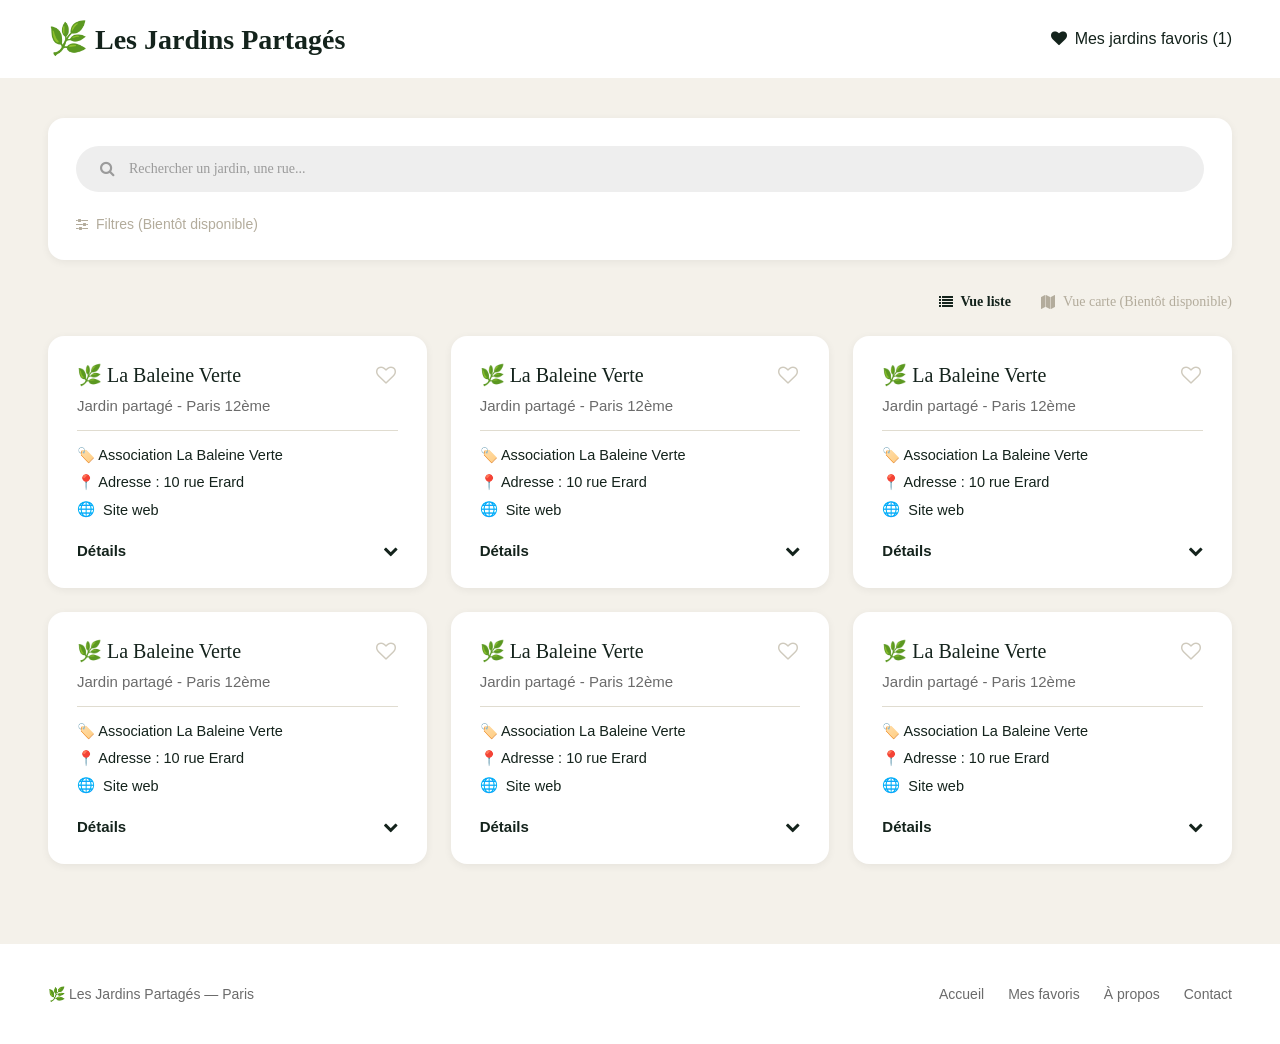
==== commit 0ee636ad: "Mise à jour des emplacements et suppression de fichiers" ====
--- a/index.html
+++ b/index.html
@@ -4,8 +4,8 @@
 <meta charset="UTF-8">
 <meta name="viewport" content="width=device-width, initial-scale=1.0">
 <title>Les Jardins Partagés</title>
-<link rel="stylesheet" href="src/style.css">
-<!-- <script type="module" src="/src/main.js"></script> -->
+<link rel="stylesheet" href="style.css">
+<script type="module" src="main.js"></script>
 </head>
 <body>
 
@@ -88,7 +88,7 @@
 </div>
 
 <div class="list-header">
-  <p class="results-count">6 jardins trouvés • 112 résultats</p>
+  <p class="results-count"></p>
   <div class="view-toggle">
     <button class="active"><i class="fa fa-list"></i>Vue liste</button>
     <button class="inactive"><i class="fa fa-map"></i>Vue carte (Bientôt disponible)</button>
--- a/style.css
+++ b/style.css
@@ -0,0 +1,525 @@
+@import url('https://fonts.googleapis.com/css2?family=Eczar:wght@200;300;400;500;600;700;800&family=Work+Sans:wght@200;300;400;500;600;700;800&display=swap');
+@import url("https://cdnjs.cloudflare.com/ajax/libs/font-awesome/4.7.0/css/font-awesome.min.css");
+
+:root {
+  --bg-cream: #f4f1ea;
+  --bg-grey-input: #eeeeee;
+  --white: #ffffff;
+  --text-dark: #14231c;
+  --text-gray: #6b6b6b;
+  --green: #4a7c59;
+  --green-dark: #3a6247;
+  --red-heart: #e2624b;
+  --border-light: #e0dcd0;
+  --shadow: rgba(0, 0, 0, 0.06);
+}
+
+* {
+  box-sizing: border-box;
+}
+
+html, body {
+  height: 100%;
+}
+
+body {
+  display: flex;
+  flex-direction: column;
+  min-height: 100vh;
+  margin: 0;
+  font-family: 'Work Sans', sans-serif;
+  background: var(--bg-cream);
+  color: var(--text-dark);
+}
+
+h1, h3, .brand {
+  font-family: 'Eczar', serif;
+}
+
+h2 {
+  font-family: 'Work Sans', serif;
+}
+
+/* Header */
+header {
+  background: var(--white);
+  display: flex;
+  align-items: center;
+  justify-content: space-between;
+  padding: 22px 48px;
+}
+
+.brand {
+  display: flex;
+  align-items: center;
+  gap: 14px;
+  font-size: 28px;
+  font-weight: 700;
+  color: var(--text-dark);
+}
+
+.leaf-icon {
+  font-size: 32px;
+  line-height: 1;
+}
+
+.favorites {
+  display: flex;
+  align-items: center;
+  gap: 8px;
+  color: var(--text-dark);
+  font-size: 16px;
+  cursor: pointer;
+}
+
+/* Main content */
+main {
+  flex: 1 0 auto;
+  padding: 40px 48px 80px;
+  max-width: 1500px;
+  margin: 0 auto;
+  width: 100%;
+}
+
+.page-title {
+  font-size: 22px;
+  font-weight: 700;
+  margin: 0;
+}
+
+.brand a {
+  color: var(--text-dark);
+  text-decoration: none;
+}
+
+.brand a:hover {
+  text-decoration: none;
+}
+
+.favorites a {
+  color: var(--text-dark);
+  text-decoration: none;
+}
+
+.favorites a:hover {
+  text-decoration: underline;
+}
+
+.search-bar {
+  background: var(--white);
+  border-radius: 50px;
+  padding: 14px 24px;
+  display: flex;
+  align-items: center;
+  gap: 12px;
+  margin-bottom: 28px;
+  box-shadow: 0 2px 6px var(--shadow);
+}
+
+.search-bar input {
+  border: none;
+  outline: none;
+  background: transparent;
+  font-family: 'Work Sans';
+  font-size: 14px;
+  width: 100%;
+  color: var(--text-dark);
+}
+
+.search-bar input::placeholder {
+  color: #9b9b9b;
+  font-size: 14px;
+}
+
+.search-icon {
+  color: #9b9b9b;
+}
+
+.search-filters-panel {
+  background: var(--white);
+  border-radius: 16px;
+  padding: 28px;
+  box-shadow: 0 2px 8px var(--shadow);
+  margin-bottom: 28px;
+}
+
+.search-filters-panel .search-bar {
+  margin-bottom: 24px;
+  box-shadow: none;
+  background: var(--bg-grey-input);
+}
+
+.search-filters-panel .filters {
+  margin-bottom: 0;
+}
+
+.list-header {
+  display: flex;
+  align-items: center;
+  justify-content: space-between;
+  margin-bottom: 20px;
+}
+
+.view-toggle {
+  display: flex;
+  gap: 30px;
+}
+
+.view-toggle button {
+  background: none;
+  border: none;
+  font-size: 14px;
+  font-family: 'Work Sans';
+  display: flex;
+  align-items: center;
+  gap: 8px;
+  cursor: pointer;
+  padding: 0;
+}
+
+.view-toggle .active {
+  color: var(--text-dark);
+  text-decoration: none;
+  font-weight: 600;
+}
+
+.view-toggle .inactive {
+  color: #b3ac9c;
+}
+
+.view-toggle .active:hover{
+  text-decoration: underline;
+}
+
+.results-count {
+  font-weight: 700;
+  font-size: 14px;
+}
+
+.filters {
+  display: flex;
+  align-items: center;
+  gap: 14px;
+  margin-bottom: 40px;
+  flex-wrap: wrap;
+}
+
+.filters-label {
+  display: flex;
+  align-items: center;
+  gap: 8px;
+  color: #b3ac9c;
+  font-size: 14px;
+  font-weight: 400;
+  margin-right: 4px;
+}
+
+
+.filters-label .inactive {
+  color: #b3ac9c;
+}
+
+.filter-select {
+  display: none;
+  position: relative;
+  background: var(--white);
+  border-radius: 8px;
+  box-shadow: 0 1px 3px var(--shadow);
+}
+
+.filter-select summary {
+  list-style: none;
+  cursor: pointer;
+  display: flex;
+  align-items: center;
+  gap: 8px;
+  font-family: inherit;
+  font-size: 14px;
+  color: var(--text-dark);
+  padding: 12px 34px 12px 16px;
+  position: relative;
+}
+
+.filter-select summary::-webkit-details-marker {
+  display: none;
+}
+
+.filter-select summary::marker {
+  content: '';
+}
+
+/* Badge : compteur du nombre d'options cochées, mis à jour en JS */
+.filter-select .badge-count {
+  display: none;
+  align-items: center;
+  justify-content: center;
+  width: 18px;
+  height: 18px;
+  border-radius: 50%;
+  background: var(--green);
+  color: var(--white);
+  font-size: 11px;
+  font-weight: 400;
+  flex-shrink: 0;
+}
+
+.filter-select.has-selection .badge-count {
+  display: inline-flex;
+}
+
+.filter-select .chevron {
+  position: absolute;
+  right: 14px;
+  top: 50%;
+  transform: translateY(-60%);
+  pointer-events: none;
+  font-size: 12px;
+  transition: transform 0.15s ease;
+}
+
+.filter-select[open] .chevron {
+  transform: translateY(-50%) rotate(180deg);
+}
+
+.filter-options {
+  position: absolute;
+  top: calc(100% + 8px);
+  left: 0;
+  background: var(--white);
+  border-radius: 8px;
+  box-shadow: 0 4px 16px rgba(0, 0, 0, 0.12);
+  padding: 14px 12px;
+  min-width: 220px;
+  max-height: 280px;
+  overflow-y: auto;
+  z-index: 10;
+  border: none;
+  margin: 0;
+  display: flex;
+  flex-direction: column;
+  gap: 10px;
+}
+
+.filter-options label {
+  display: flex;
+  align-items: center;
+  gap: 8px;
+  font-size: 14px;
+  font-weight: 400;
+  cursor: pointer;
+  white-space: nowrap;
+}
+
+.reset-filters {
+  display: none;
+  background: none;
+  border: none;
+  color: var(--text-gray);
+  font-size: 14px;
+  text-decoration: none;
+  cursor: pointer;
+  font-family: 'Work Sans';
+  padding: 0;
+  margin-left: auto;
+}
+
+.reset-filters:hover{
+  text-decoration: underline;
+}
+
+/* Cards grid */
+.grid {
+  display: grid;
+  grid-template-columns: repeat(3, minmax(0, 1fr));
+  gap: 24px;
+  align-items: start;
+}
+
+.card {
+  background: var(--white);
+  border-radius: 16px;
+  padding: 26px 28px 28px;
+  box-shadow: 0 2px 8px var(--shadow);
+  min-width: 0;
+  border: 1px solid transparent;
+  transition: border-color 0.2s ease;
+}
+
+.card:hover {
+  border: 1px solid var(--green);
+}
+
+.card-header {
+  display: flex;
+  justify-content: space-between;
+  align-items: flex-start;
+}
+
+.card-title {
+  font-size: 20px;
+  font-weight: 500;
+  display: flex;
+  align-items: center;
+  gap: 10px;
+  margin: 0;
+}
+
+.heart-btn {
+  cursor: pointer;
+  padding: 2px;
+  line-height: 1;
+  background: none;
+  border: none;
+}
+
+.heart-btn::before {
+  font-family: "FontAwesome";
+  content: "\f08a"; /* cœur contour */
+  font-size: 20px;
+  color: #cfcabd;
+  transition: color 0.15s ease;
+}
+
+.heart-btn.favorited::before {
+  content: "\f004"; /* cœur plein */
+  color: var(--red-heart);
+}
+
+.card-type {
+  color: var(--text-gray);
+  font-size: 15px;
+  margin: 10px 0 16px;
+}
+
+.divider {
+  border: none;
+  border-top: 1px solid var(--border-light);
+  margin: 0 0 16px;
+}
+
+.card-info {
+  list-style: none;
+  padding: 0;
+  margin: 0 0 20px;
+  font-size: 14.5px;
+  color: var(--text-dark);
+}
+
+.card-info li {
+  display: flex;
+  align-items: center;
+  gap: 8px;
+  margin-bottom: 10px;
+}
+
+.card-info a {
+  color: var(--text-dark);
+  text-decoration: none;
+}
+
+.card-info a:hover {
+  text-decoration: underline;
+}
+
+.details-toggle {
+  display: flex;
+  align-items: center;
+  justify-content: space-between;
+  font-weight: 600;
+  font-size: 15px;
+  cursor: pointer;
+  padding-top: 4px;
+}
+
+.card-expanded {
+  display: none;
+}
+
+.card-expanded.is-open {
+  display: block;
+}
+
+.card-details {
+  margin-top: 16px;
+  list-style: none;
+  padding: 0;
+  font-size: 14.5px;
+}
+
+.card-details li {
+  display: flex;
+  align-items: center;
+  gap: 8px;
+  margin-bottom: 12px;
+}
+
+.cta-button {
+  text-decoration: none;
+  text-align: center;
+  display: block;
+  width: 100%;
+  background: var(--green);
+  color: var(--white);
+  border: none;
+  border-radius: 50px;
+  padding: 16px;
+  font-size: 15px;
+  font-weight: 500;
+  margin-top: 28px;
+  cursor: pointer;
+  font-family: inherit;
+  transition: background 0.15s ease;
+  box-sizing: border-box;
+}
+
+.cta-button:hover {
+  background: var(--green-dark);
+}
+
+.site-footer {
+  background: var(--white);
+  padding: 28px 48px;
+  display: flex;
+  align-items: center;
+  justify-content: space-between;
+  flex-wrap: wrap;
+  gap: 16px;
+  color: var(--text-gray);
+  font-size: 14px;
+}
+
+.footer-links {
+  display: flex;
+  gap: 24px;
+}
+
+.footer-links a {
+  color: var(--text-gray);
+  text-decoration: none;
+}
+
+.footer-links a:hover {
+  color: var(--text-dark);
+  text-decoration: underline;
+}
+
+@media (max-width: 1100px) {
+  .grid {
+    grid-template-columns: repeat(2, 1fr);
+  }
+}
+
+@media (max-width: 720px) {
+  header, main {
+    padding-left: 20px;
+    padding-right: 20px;
+  }
+  .grid {
+    grid-template-columns: 1fr;
+  }
+  .site-footer {
+    padding: 24px 20px;
+    flex-direction: column;
+    align-items: flex-start;
+  }
+}
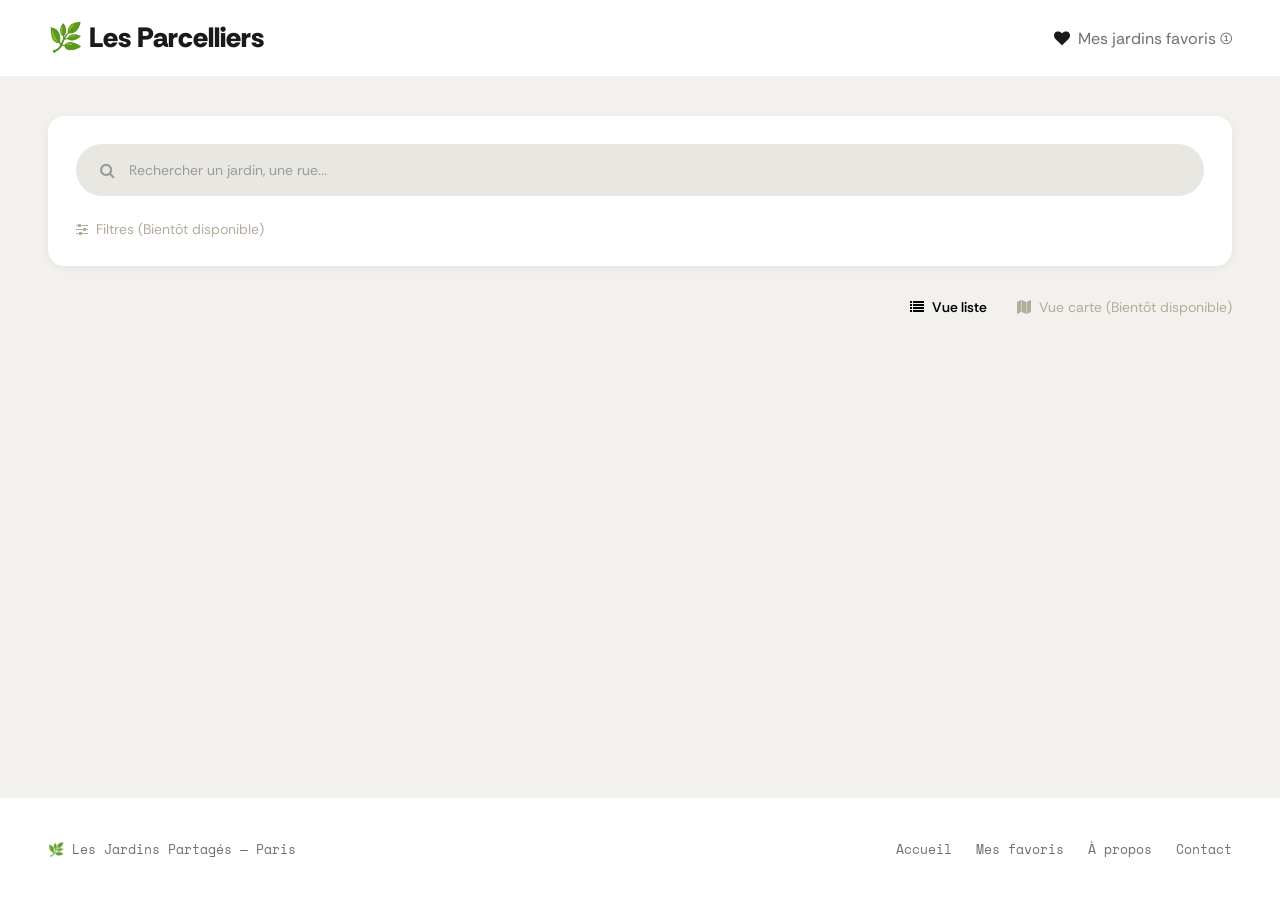
==== commit c22b5ac6: "Mise à jour des fichier / Test Netlify" ====
--- a/index.html
+++ b/index.html
@@ -3,7 +3,7 @@
 <head>
 <meta charset="UTF-8">
 <meta name="viewport" content="width=device-width, initial-scale=1.0">
-<title>Les Jardins Partagés</title>
+<title>Les Parcelliers</title>
 <link rel="stylesheet" href="style.css">
 <script type="module" src="main.js"></script>
 </head>
@@ -13,7 +13,7 @@
   <div class="brand">
     <a href="index.html">
     <span class="leaf-icon">🌿</span>
-    <span>Les Jardins Partagés</span>
+    <span>Les Parcelliers</span>
     </a>
   </div>
 
@@ -87,6 +87,7 @@
   </form>
 </div>
 
+<!-- Compteur résultats -->
 <div class="list-header">
   <p class="results-count"></p>
   <div class="view-toggle">
@@ -97,8 +98,8 @@
 
   <div class="grid">
 
-    <!-- Card 1 -->
-    <article class="card">
+    <!-- Card HTML -->
+    <!-- <article class="card">
       <div class="card-header">
         <h3 class="card-title">🌿 La Baleine Verte</h3>
         <button class="heart-btn" aria-label="Ajouter aux favoris"></button>
@@ -121,128 +122,7 @@
           <i class="fa fa-location-arrow"></i> S'y rendre
         </a>
       </div>
-    </article>
-
-    <!-- Card 2 -->
-    <article class="card">
-      <div class="card-header">
-        <h3 class="card-title">🌿 La Baleine Verte</h3>
-        <button class="heart-btn" aria-label="Ajouter aux favoris"></button>
-        </button>
-      </div>
-      <p class="card-type">Jardin partagé - Paris 12ème</p>
-      <hr class="divider">
-      <ul class="card-info">
-        <li>🏷️ Association La Baleine Verte</li>
-        <li>📍 Adresse : 10 rue Erard</li>
-        <li>🌐 <a href="#">Site web</a></li>
-      </ul>
-      <div class="details-toggle">Détails<i class="fa fa-chevron-down"></i></div>
-      <div class="card-expanded">
-        <ul class="card-details">
-          <li>📏 Surface : 450 m²</li>
-          <li>📰 Ouvert depuis : 2012</li>
-          <li>🏛️ Terrain : Ville de Paris</li>
-        </ul>
-        <button class="cta-button">S'y rendre</button>
-      </div>
-    </article>
-
-    <!-- Card 3 -->
-    <article class="card">
-      <div class="card-header">
-        <h3 class="card-title">🌿 La Baleine Verte</h3>
-        <button class="heart-btn" aria-label="Ajouter aux favoris"></button>
-      </div>
-      <p class="card-type">Jardin partagé - Paris 12ème</p>
-      <hr class="divider">
-      <ul class="card-info">
-        <li>🏷️ Association La Baleine Verte</li>
-        <li>📍 Adresse : 10 rue Erard</li>
-        <li>🌐 <a href="#">Site web</a></li>
-      </ul>
-      <div class="details-toggle">Détails<i class="fa fa-chevron-down"></i></div>
-      <div class="card-expanded">
-        <ul class="card-details">
-          <li>📏 Surface : 450 m²</li>
-          <li>📰 Ouvert depuis : 2012</li>
-          <li>🏛️ Terrain : Ville de Paris</li>
-        </ul>
-        <button class="cta-button">S'y rendre</button>
-      </div>
-    </article>
-
-    <!-- Card 4 -->
-    <article class="card">
-      <div class="card-header">
-        <h3 class="card-title">🌿 La Baleine Verte</h3>
-        <button class="heart-btn" aria-label="Ajouter aux favoris"></button>
-      </div>
-      <p class="card-type">Jardin partagé - Paris 12ème</p>
-      <hr class="divider">
-      <ul class="card-info">
-        <li>🏷️ Association La Baleine Verte</li>
-        <li>📍 Adresse : 10 rue Erard</li>
-        <li>🌐 <a href="#">Site web</a></li>
-      </ul>
-      <div class="details-toggle">Détails<i class="fa fa-chevron-down"></i></div>
-      <div class="card-expanded">
-        <ul class="card-details">
-          <li>📏 Surface : 450 m²</li>
-          <li>📰 Ouvert depuis : 2012</li>
-          <li>🏛️ Terrain : Ville de Paris</li>
-        </ul>
-        <button class="cta-button">S'y rendre</button>
-      </div>
-    </article>
-
-    <!-- Card 5 -->
-    <article class="card">
-      <div class="card-header">
-        <h3 class="card-title">🌿 La Baleine Verte</h3>
-        <button class="heart-btn" aria-label="Ajouter aux favoris"></button>
-      </div>
-      <p class="card-type">Jardin partagé - Paris 12ème</p>
-      <hr class="divider">
-      <ul class="card-info">
-        <li>🏷️ Association La Baleine Verte</li>
-        <li>📍 Adresse : 10 rue Erard</li>
-        <li>🌐 <a href="#">Site web</a></li>
-      </ul>
-      <div class="details-toggle">Détails<i class="fa fa-chevron-down"></i></div>
-      <div class="card-expanded">
-        <ul class="card-details">
-          <li>📏 Surface : 450 m²</li>
-          <li>📰 Ouvert depuis : 2012</li>
-          <li>🏛️ Terrain : Ville de Paris</li>
-        </ul>
-        <button class="cta-button">S'y rendre</button>
-      </div>
-    </article>
-
-    <!-- Card 6 -->
-    <article class="card">
-      <div class="card-header">
-        <h3 class="card-title">🌿 La Baleine Verte</h3>
-        <button class="heart-btn" aria-label="Ajouter aux favoris"></button>
-      </div>
-      <p class="card-type">Jardin partagé - Paris 12ème</p>
-      <hr class="divider">
-      <ul class="card-info">
-        <li>🏷️ Association La Baleine Verte</li>
-        <li>📍 Adresse : 10 rue Erard</li>
-        <li>🌐 <a href="#">Site web</a></li>
-      </ul>
-      <div class="details-toggle">Détails<i class="fa fa-chevron-down"></i></div>
-      <div class="card-expanded">
-        <ul class="card-details">
-          <li>📏 Surface : 450 m²</li>
-          <li>📰 Ouvert depuis : 2012</li>
-          <li>🏛️ Terrain : Ville de Paris</li>
-        </ul>
-        <button class="cta-button">S'y rendre</button>
-      </div>
-    </article>
+    </article> -->
 
   </div>
 </main>
--- a/style.css
+++ b/style.css
@@ -1,16 +1,16 @@
-@import url('https://fonts.googleapis.com/css2?family=Eczar:wght@200;300;400;500;600;700;800&family=Work+Sans:wght@200;300;400;500;600;700;800&display=swap');
+@import url('https://fonts.googleapis.com/css2?family=Space+Mono:wght@200;300;400;500;600;700;800&family=Rethink+Sans:wght@200;300;400;500;600;700;800&display=swap');
 @import url("https://cdnjs.cloudflare.com/ajax/libs/font-awesome/4.7.0/css/font-awesome.min.css");
 
 :root {
-  --bg-cream: #f4f1ea;
-  --bg-grey-input: #eeeeee;
+  --bg-cream: #f2f1ed;
+  --bg-grey-input: #e8e7e2;
   --white: #ffffff;
-  --text-dark: #14231c;
-  --text-gray: #6b6b6b;
-  --green: #4a7c59;
-  --green-dark: #3a6247;
-  --red-heart: #e2624b;
-  --border-light: #e0dcd0;
+  --text-dark: #1a1a1a;
+  --text-gray: #6f6f6f;
+  --green: #3d9970;
+  --green-dark: #2d7355;
+  --red-heart: #ff6b4a;
+  --border-light: #dedcd4;
   --shadow: rgba(0, 0, 0, 0.06);
 }
 
@@ -27,20 +27,15 @@
   flex-direction: column;
   min-height: 100vh;
   margin: 0;
-  font-family: 'Work Sans', sans-serif;
+  font-family: 'Space Mono', monospace;
   background: var(--bg-cream);
-  color: var(--text-dark);
+  color: var(--text-gray);
 }
 
 h1, h3, .brand {
-  font-family: 'Eczar', serif;
-}
-
-h2 {
-  font-family: 'Work Sans', serif;
-}
-
-/* Header */
+  font-family: 'Rethink Sans', sans-serif;
+}
+
 header {
   background: var(--white);
   display: flex;
@@ -54,12 +49,13 @@
   align-items: center;
   gap: 14px;
   font-size: 28px;
-  font-weight: 700;
+  font-weight: 800;
+  line-height: 32px;
   color: var(--text-dark);
 }
 
 .leaf-icon {
-  font-size: 32px;
+  font-size: 28px;
   line-height: 1;
 }
 
@@ -67,12 +63,13 @@
   display: flex;
   align-items: center;
   gap: 8px;
-  color: var(--text-dark);
+  color: var(--text-gray);
+  font-family: 'Rethink Sans', sans-serif;
   font-size: 16px;
-  cursor: pointer;
-}
-
-/* Main content */
+  font-weight: 400;
+  cursor: pointer;
+}
+
 main {
   flex: 1 0 auto;
   padding: 40px 48px 80px;
@@ -81,12 +78,6 @@
   width: 100%;
 }
 
-.page-title {
-  font-size: 22px;
-  font-weight: 700;
-  margin: 0;
-}
-
 .brand a {
   color: var(--text-dark);
   text-decoration: none;
@@ -97,11 +88,16 @@
 }
 
 .favorites a {
-  color: var(--text-dark);
-  text-decoration: none;
+  color: var(--text-gray);
+  text-decoration: none;
+}
+
+.favorites i {
+  color: var(--text-dark);
 }
 
 .favorites a:hover {
+  color: var(--text-dark);
   text-decoration: underline;
 }
 
@@ -120,7 +116,7 @@
   border: none;
   outline: none;
   background: transparent;
-  font-family: 'Work Sans';
+  font-family: 'Rethink Sans', sans-serif;
   font-size: 14px;
   width: 100%;
   color: var(--text-dark);
@@ -169,7 +165,8 @@
   background: none;
   border: none;
   font-size: 14px;
-  font-family: 'Work Sans';
+  font-weight: 400;
+  font-family: 'Rethink Sans', sans-serif;
   display: flex;
   align-items: center;
   gap: 8px;
@@ -178,7 +175,6 @@
 }
 
 .view-toggle .active {
-  color: var(--text-dark);
   text-decoration: none;
   font-weight: 600;
 }
@@ -192,8 +188,8 @@
 }
 
 .results-count {
-  font-weight: 700;
-  font-size: 14px;
+  font-weight: 400;
+  font-size: 13px;
 }
 
 .filters {
@@ -210,6 +206,7 @@
   gap: 8px;
   color: #b3ac9c;
   font-size: 14px;
+  font-family: 'Rethink Sans', sans-serif;
   font-weight: 400;
   margin-right: 4px;
 }
@@ -234,7 +231,7 @@
   align-items: center;
   gap: 8px;
   font-family: inherit;
-  font-size: 14px;
+  font-size: 13px;
   color: var(--text-dark);
   padding: 12px 34px 12px 16px;
   position: relative;
@@ -248,7 +245,6 @@
   content: '';
 }
 
-/* Badge : compteur du nombre d'options cochées, mis à jour en JS */
 .filter-select .badge-count {
   display: none;
   align-items: center;
@@ -258,7 +254,7 @@
   border-radius: 50%;
   background: var(--green);
   color: var(--white);
-  font-size: 11px;
+  font-size: 10px;
   font-weight: 400;
   flex-shrink: 0;
 }
@@ -318,7 +314,7 @@
   font-size: 14px;
   text-decoration: none;
   cursor: pointer;
-  font-family: 'Work Sans';
+  font-family: 'Rethink Sans', sans-serif;
   padding: 0;
   margin-left: auto;
 }
@@ -327,7 +323,6 @@
   text-decoration: underline;
 }
 
-/* Cards grid */
 .grid {
   display: grid;
   grid-template-columns: repeat(3, minmax(0, 1fr));
@@ -357,7 +352,8 @@
 
 .card-title {
   font-size: 20px;
-  font-weight: 500;
+  font-weight: 700;
+  color: var(--text-dark);
   display: flex;
   align-items: center;
   gap: 10px;
@@ -386,49 +382,52 @@
 }
 
 .card-type {
-  color: var(--text-gray);
-  font-size: 15px;
-  margin: 10px 0 16px;
+  display: inline-block;
+  padding: 4px 12px;
+  background-color: transparent;
+  border: 1px solid var(--border-light);
+  color: var(--texte-dark); 
+  font-size: 12px;
+  font-weight: 600;           
+  text-transform: uppercase;
+  letter-spacing: 0.5px;
+  border-radius: 100px; 
+  margin: 16px 0 12px;
 }
 
 .divider {
   border: none;
   border-top: 1px solid var(--border-light);
-  margin: 0 0 16px;
+  margin: 0 0 12px;
 }
 
 .card-info {
   list-style: none;
   padding: 0;
-  margin: 0 0 20px;
-  font-size: 14.5px;
-  color: var(--text-dark);
+  margin: 0 0 22px;
+  font-size: 12px;
+  font-weight: 400;
+  color: var(--text-gray);
 }
 
 .card-info li {
   display: flex;
   align-items: center;
   gap: 8px;
-  margin-bottom: 10px;
-}
-
-.card-info a {
-  color: var(--text-dark);
-  text-decoration: none;
-}
-
-.card-info a:hover {
-  text-decoration: underline;
+  margin-bottom: 12px;
 }
 
 .details-toggle {
   display: flex;
   align-items: center;
   justify-content: space-between;
-  font-weight: 600;
-  font-size: 15px;
-  cursor: pointer;
-  padding-top: 4px;
+  font-family: 'Rethink Sans', sans-serif;
+  color: var(--text-dark);
+  font-weight: 700;
+  font-size: 14px;
+  cursor: pointer;
+  padding-top: 16px;
+  transition: color 0.15s ease;
 }
 
 .card-expanded {
@@ -443,7 +442,7 @@
   margin-top: 16px;
   list-style: none;
   padding: 0;
-  font-size: 14.5px;
+  font-size: 12px;
 }
 
 .card-details li {
@@ -451,6 +450,16 @@
   align-items: center;
   gap: 8px;
   margin-bottom: 12px;
+}
+
+.card-details a {
+  color: var(--text-gray);
+  text-decoration: none;
+}
+
+.card-details a:hover {
+  color: var(--text-dark);
+  text-decoration: underline;
 }
 
 .cta-button {
@@ -463,13 +472,12 @@
   border: none;
   border-radius: 50px;
   padding: 16px;
-  font-size: 15px;
+  font-size: 14px;
   font-weight: 500;
   margin-top: 28px;
   cursor: pointer;
-  font-family: inherit;
+  font-family: 'Rethink Sans', sans-serif;
   transition: background 0.15s ease;
-  box-sizing: border-box;
 }
 
 .cta-button:hover {
@@ -485,7 +493,7 @@
   flex-wrap: wrap;
   gap: 16px;
   color: var(--text-gray);
-  font-size: 14px;
+  font-size: 13px;
 }
 
 .footer-links {
